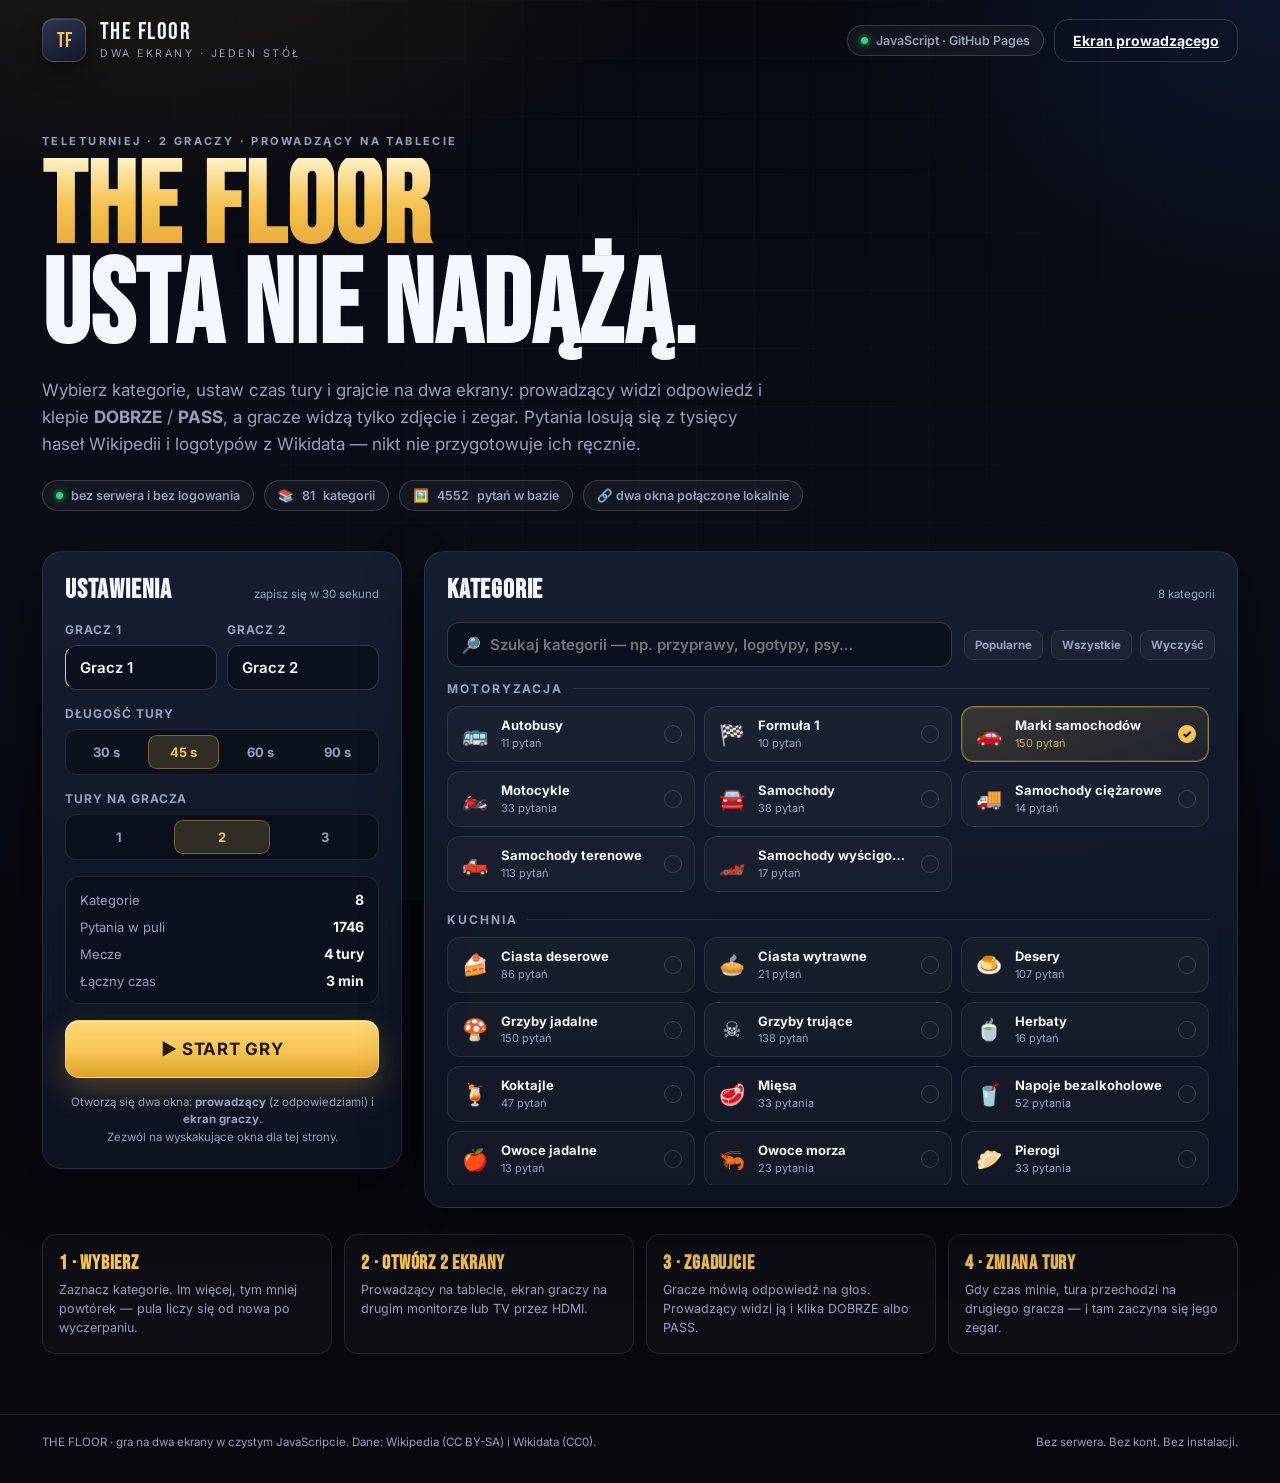
==== index.html @ 11e31658 "Build the two-screen The Floor quiz game with generated question packs Adds the lobby, presenter and" ====
<!doctype html>
<html lang="pl">
  <head>
    <meta charset="utf-8" />
    <meta name="viewport" content="width=device-width, initial-scale=1, viewport-fit=cover" />
    <meta name="theme-color" content="#07090f" />
    <title>The Floor — teleturniej na dwa ekrany</title>
    <meta name="description" content="Teleturniej w stylu The Floor: dwa ekrany, baza tysięcy pytań ze zdjęciami, dwaj gracze i prowadzący na tablecie." />
    <link rel="icon" href="assets/favicon.svg" type="image/svg+xml" />
    <link rel="preconnect" href="https://fonts.googleapis.com" />
    <link rel="preconnect" href="https://fonts.gstatic.com" crossorigin />
    <link rel="stylesheet" href="assets/css/style.css" />
    <link rel="stylesheet" href="assets/css/extra.css" />
  </head>
  <body class="lobby">
    <header class="topbar">
      <a class="brand" href="index.html" aria-label="The Floor — strona główna">
        <span class="brand-mark">TF</span>
        <span>
          <span class="brand-name">THE FLOOR</span>
          <span class="brand-sub">dwa ekrany · jeden stół</span>
        </span>
      </a>
      <div class="topbar-right">
        <span class="pill"><span class="dot on"></span> JavaScript · GitHub Pages</span>
        <a class="btn btn-ghost" href="host.html">Ekran prowadzącego</a>
      </div>
    </header>

    <div class="lobby-wrap">
      <section class="hero">
        <div class="eyebrow">Teleturniej · 2 graczy · prowadzący na tablecie</div>
        <h1>
          <span class="gold-text">THE FLOOR</span>
          <span>Usta nie nadążą.</span>
        </h1>
        <p>
          Wybierz kategorie, ustaw czas tury i grajcie na dwa ekrany: prowadzący widzi odpowiedź i klepie
          <b>DOBRZE</b> / <b>PASS</b>, a gracze widzą tylko zdjęcie i zegar. Pytania losują się z tysięcy haseł
          Wikipedii i logotypów z Wikidata — nikt nie przygotowuje ich ręcznie.
        </p>
        <div class="hero-meta">
          <span class="pill"><span class="dot on"></span> bez serwera i bez logowania</span>
          <span class="pill">📚 <span id="hero-packs">—</span> kategorii</span>
          <span class="pill">🖼️ <span id="hero-questions">—</span> pytań w bazie</span>
          <span class="pill">🔗 dwa okna połączone lokalnie</span>
        </div>
      </section>

      <div class="setup">
        <aside class="setup-side">
          <div class="card panel">
            <div class="panel-head">
              <h2>Ustawienia</h2>
              <span class="hint">zapisz się w 30 sekund</span>
            </div>
            <div class="setup-fields">
              <div class="player-inputs">
                <div class="field">
                  <label for="p1">Gracz 1</label>
                  <input class="input" id="p1" maxlength="18" value="Gracz 1" autocomplete="off" />
                </div>
                <div class="field">
                  <label for="p2">Gracz 2</label>
                  <input class="input" id="p2" maxlength="18" value="Gracz 2" autocomplete="off" />
                </div>
              </div>
              <div class="field">
                <label>Długość tury</label>
                <div class="seg" id="turn-seg" role="group" aria-label="Długość tury">
                  <button data-sec="30">30 s</button>
                  <button data-sec="45" aria-pressed="true">45 s</button>
                  <button data-sec="60">60 s</button>
                  <button data-sec="90">90 s</button>
                </div>
              </div>
              <div class="field">
                <label>Tury na gracza</label>
                <div class="seg" id="turns-seg" role="group" aria-label="Tury na gracza">
                  <button data-turns="1">1</button>
                  <button data-turns="2" aria-pressed="true">2</button>
                  <button data-turns="3">3</button>
                </div>
              </div>
              <div class="summary">
                <div class="summary-row"><span>Kategorie</span><strong id="sum-cats">0</strong></div>
                <div class="summary-row"><span>Pytania w puli</span><strong id="sum-q">0</strong></div>
                <div class="summary-row"><span>Mecze</span><strong id="sum-turns">4 tury</strong></div>
                <div class="summary-row"><span>Łączny czas</span><strong id="sum-time">3 min</strong></div>
              </div>
              <button class="btn btn-primary start-btn" id="start">▶ START GRY</button>
              <div class="start-note">
                Otworzą się dwa okna: <b>prowadzący</b> (z odpowiedziami) i <b>ekran graczy</b>.<br />
                Zezwól na wyskakujące okna dla tej strony.
              </div>
            </div>
          </div>
        </aside>

        <section class="card catalog">
          <div class="panel-head">
            <h2>Kategorie</h2>
            <span class="hint" id="cat-status">wybierz przynajmniej jedną</span>
          </div>
          <div class="catalog-top">
            <div class="search-wrap">
              <span class="search-icon">🔎</span>
              <input class="input" id="search" placeholder="Szukaj kategorii — np. przyprawy, logotypy, psy…" autocomplete="off" />
              <button class="search-clear" id="search-clear" aria-label="Wyczyść" hidden>×</button>
            </div>
            <div class="cat-actions">
              <button class="mini-btn" id="select-popular">Popularne</button>
              <button class="mini-btn" id="select-all">Wszystkie</button>
              <button class="mini-btn" id="select-none">Wyczyść</button>
            </div>
          </div>
          <div class="cat-groups" id="cat-groups">
            <div class="cat-empty">Wczytuję bazę pytań…</div>
          </div>
          <div class="live-results" id="live-results" hidden></div>
        </section>
      </div>

      <section class="how" aria-label="Jak grać">
        <div class="how-step"><b>1 · Wybierz</b><p>Zaznacz kategorie. Im więcej, tym mniej powtórek — pula liczy się od nowa po wyczerpaniu.</p></div>
        <div class="how-step"><b>2 · Otwórz 2 ekrany</b><p>Prowadzący na tablecie, ekran graczy na drugim monitorze lub TV przez HDMI.</p></div>
        <div class="how-step"><b>3 · Zgadujcie</b><p>Gracze mówią odpowiedź na głos. Prowadzący widzi ją i klika DOBRZE albo PASS.</p></div>
        <div class="how-step"><b>4 · Zmiana tury</b><p>Gdy czas minie, tura przechodzi na drugiego gracza — i tam zaczyna się jego zegar.</p></div>
      </section>
    </div>

    <footer class="footer">
      <span>THE FLOOR · gra na dwa ekrany w czystym JavaScripcie. Dane: Wikipedia (CC BY-SA) i Wikidata (CC0).</span>
      <span>Bez serwera. Bez kont. Bez instalacji.</span>
    </footer>

    <div class="toast" id="toast"></div>
    <script type="module" src="assets/js/lobby.js"></script>
  </body>
</html>
---- assets/css/style.css ----
/* ============================================================
   THE FLOOR — teleturniej na dwa ekrany
   ============================================================ */
@import url('https://fonts.googleapis.com/css2?family=Bebas+Neue&family=Inter:wght@400;500;600;700;800;900&display=swap');

:root {
  --bg: #07090f;
  --bg-2: #0b1020;
  --panel: rgba(20, 27, 45, 0.72);
  --panel-solid: #121a2b;
  --line: rgba(255, 255, 255, 0.09);
  --line-strong: rgba(255, 255, 255, 0.16);
  --text: #f5f7ff;
  --muted: #97a1bb;
  --gold: #f6c453;
  --gold-2: #e3a52f;
  --green: #2fd67c;
  --green-2: #12a85a;
  --amber: #ffb02e;
  --red: #ff5d64;
  --blue: #63a4ff;
  --radius: 20px;
  --shadow: 0 24px 60px rgba(0, 0, 0, 0.45);
  --display: 'Bebas Neue', 'Haettenschweiler', 'Arial Narrow', Impact, sans-serif;
  --sans: 'Inter', system-ui, -apple-system, 'Segoe UI', Roboto, sans-serif;
  color-scheme: dark;
}

* { box-sizing: border-box; }
[hidden] { display: none !important; }
html, body { height: 100%; }
body {
  margin: 0;
  font-family: var(--sans);
  color: var(--text);
  background: var(--bg);
  overflow-x: hidden;
  -webkit-font-smoothing: antialiased;
  text-rendering: optimizeLegibility;
}
body::before {
  content: '';
  position: fixed;
  inset: 0;
  background:
    radial-gradient(900px 520px at 12% -10%, rgba(246, 196, 83, 0.10), transparent 60%),
    radial-gradient(800px 600px at 100% 0%, rgba(60, 110, 255, 0.12), transparent 55%),
    radial-gradient(1000px 700px at 50% 120%, rgba(47, 214, 124, 0.06), transparent 60%),
    linear-gradient(180deg, #07090f 0%, #090d17 55%, #07090f 100%);
  z-index: -2;
}
body::after {
  content: '';
  position: fixed;
  inset: 0;
  background-image: linear-gradient(rgba(255, 255, 255, 0.022) 1px, transparent 1px),
    linear-gradient(90deg, rgba(255, 255, 255, 0.022) 1px, transparent 1px);
  background-size: 58px 58px;
  mask-image: radial-gradient(circle at 50% 30%, #000 0%, transparent 78%);
  z-index: -1;
  pointer-events: none;
}
::selection { background: rgba(246, 196, 83, 0.3); }

button, input, select { font: inherit; color: inherit; }
button { cursor: pointer; -webkit-tap-highlight-color: transparent; touch-action: manipulation; }
img { display: block; max-width: 100%; }
a { color: var(--gold); }

/* ---------- typografia ---------- */
.display {
  font-family: var(--display);
  letter-spacing: 0.02em;
  line-height: 0.92;
  font-weight: 400;
}
.eyebrow {
  font-size: 11px;
  letter-spacing: 0.22em;
  text-transform: uppercase;
  color: var(--muted);
  font-weight: 700;
}
.gold-text {
  background: linear-gradient(180deg, #fff2c4 0%, var(--gold) 45%, var(--gold-2) 100%);
  -webkit-background-clip: text;
  background-clip: text;
  color: transparent;
}

/* ---------- elementy ---------- */
.btn {
  display: inline-flex;
  align-items: center;
  justify-content: center;
  gap: 10px;
  border-radius: 14px;
  border: 1px solid var(--line-strong);
  background: rgba(255, 255, 255, 0.04);
  color: var(--text);
  padding: 12px 18px;
  font-weight: 700;
  font-size: 14px;
  transition: transform 0.12s ease, background 0.2s ease, border-color 0.2s ease, box-shadow 0.2s ease;
}
.btn:hover { background: rgba(255, 255, 255, 0.09); border-color: rgba(255, 255, 255, 0.24); }
.btn:active { transform: translateY(1px) scale(0.995); }
.btn-primary {
  background: linear-gradient(180deg, #ffd878, var(--gold) 55%, #dfa22a);
  border-color: rgba(255, 220, 140, 0.65);
  color: #21180a;
  box-shadow: 0 12px 30px rgba(246, 196, 83, 0.25), inset 0 1px 0 rgba(255, 255, 255, 0.6);
}
.btn-primary:hover { background: linear-gradient(180deg, #ffe19a, #f8c95c 55%, #e6aa32); }
.btn-ghost { background: transparent; }
.btn-lg { padding: 16px 26px; font-size: 16px; border-radius: 16px; }
.btn:disabled { opacity: 0.4; pointer-events: none; }

.card {
  background: linear-gradient(180deg, rgba(24, 33, 54, 0.86), rgba(14, 20, 34, 0.9));
  border: 1px solid var(--line);
  border-radius: var(--radius);
  box-shadow: var(--shadow);
  backdrop-filter: blur(14px);
}
.field { display: grid; gap: 8px; }
.field label { font-size: 12px; font-weight: 700; letter-spacing: 0.08em; text-transform: uppercase; color: var(--muted); }
.input, .select {
  width: 100%;
  border: 1px solid var(--line-strong);
  background: rgba(6, 10, 20, 0.6);
  border-radius: 12px;
  padding: 12px 14px;
  font-size: 15px;
  font-weight: 600;
  outline: none;
  transition: border-color 0.15s ease, box-shadow 0.15s ease;
}
.input:focus, .select:focus { border-color: var(--gold); box-shadow: 0 0 0 3px rgba(246, 196, 83, 0.14); }
.select { appearance: none; background-image: linear-gradient(45deg, transparent 50%, var(--muted) 50%), linear-gradient(135deg, var(--muted) 50%, transparent 50%); background-position: calc(100% - 20px) 55%, calc(100% - 14px) 55%; background-size: 6px 6px; background-repeat: no-repeat; }
.seg { display: flex; gap: 6px; background: rgba(6, 10, 20, 0.6); border: 1px solid var(--line); padding: 5px; border-radius: 12px; }
.seg button {
  flex: 1;
  border: 0;
  background: transparent;
  border-radius: 9px;
  padding: 9px 6px;
  font-weight: 700;
  font-size: 13px;
  color: var(--muted);
}
.seg button[aria-pressed='true'] { background: rgba(246, 196, 83, 0.16); color: var(--gold); box-shadow: inset 0 0 0 1px rgba(246, 196, 83, 0.35); }
.pill {
  display: inline-flex;
  align-items: center;
  gap: 8px;
  border: 1px solid var(--line-strong);
  background: rgba(255, 255, 255, 0.045);
  border-radius: 999px;
  padding: 7px 13px;
  font-size: 12.5px;
  font-weight: 600;
  color: var(--muted);
}
.dot { width: 7px; height: 7px; border-radius: 50%; background: var(--muted); box-shadow: 0 0 0 3px rgba(255, 255, 255, 0.06); }
.dot.on { background: var(--green); box-shadow: 0 0 0 3px rgba(47, 214, 124, 0.14), 0 0 12px rgba(47, 214, 124, 0.6); }
.dot.off { background: var(--red); box-shadow: 0 0 0 3px rgba(255, 93, 100, 0.12); }

/* ============================================================
   LOBBY
   ============================================================ */
.lobby { min-height: 100dvh; display: flex; flex-direction: column; }
.topbar {
  display: flex; align-items: center; justify-content: space-between; gap: 16px; flex-wrap: wrap;
  padding: 18px clamp(16px, 4vw, 42px);
}
.brand { display: flex; align-items: center; gap: 14px; text-decoration: none; color: inherit; }
.brand-mark {
  width: 44px; height: 44px; border-radius: 12px; display: grid; place-items: center;
  background: linear-gradient(160deg, #2a3552, #111827);
  border: 1px solid var(--line-strong);
  box-shadow: inset 0 1px 0 rgba(255, 255, 255, 0.12), 0 10px 24px rgba(0, 0, 0, 0.4);
  font-family: var(--display); font-size: 21px; color: var(--gold);
}
.brand-name { display: block; font-family: var(--display); font-size: 24px; letter-spacing: 0.06em; line-height: 1; }
.brand-sub { display: block; font-size: 10.5px; letter-spacing: 0.24em; color: var(--muted); text-transform: uppercase; margin-top: 3px; }
.topbar-right { display: flex; align-items: center; gap: 10px; flex-wrap: wrap; }

.lobby-wrap { flex: 1; width: min(1280px, 100%); margin: 0 auto; padding: 12px clamp(16px, 4vw, 42px) 60px; }
.hero { padding: clamp(18px, 4vw, 42px) 0 clamp(22px, 4vw, 40px); }
.hero h1 { margin: 10px 0 0; font-family: var(--display); font-size: clamp(54px, 10vw, 118px); line-height: 0.85; letter-spacing: 0.01em; }
.hero h1 span { display: block; }
.hero p { max-width: 720px; color: var(--muted); font-size: clamp(14px, 1.5vw, 17px); line-height: 1.6; margin: 18px 0 0; }
.hero-meta { display: flex; gap: 10px; flex-wrap: wrap; margin-top: 22px; }

.setup { display: grid; grid-template-columns: 360px minmax(0, 1fr); gap: 22px; align-items: start; }
.setup > * { min-width: 0; }
.game-top > * { min-width: 0; }
.setup-side { display: grid; gap: 16px; position: sticky; top: 16px; }
.panel { padding: 22px; }
.panel-head { display: flex; align-items: baseline; justify-content: space-between; gap: 12px; margin-bottom: 16px; }
.panel-head h2 { margin: 0; font-family: var(--display); font-size: 27px; letter-spacing: 0.03em; }
.panel-head .hint { font-size: 11.5px; color: var(--muted); }
.setup-fields { display: grid; gap: 16px; }
.player-inputs { display: grid; grid-template-columns: 1fr 1fr; gap: 10px; }
.player-inputs .field:first-child .input { border-left-color: var(--gold); }
.summary { display: grid; gap: 10px; padding: 14px; border-radius: 14px; background: rgba(6, 10, 20, 0.45); border: 1px solid var(--line); }
.summary-row { display: flex; align-items: center; justify-content: space-between; gap: 12px; font-size: 13px; color: var(--muted); }
.summary-row strong { color: var(--text); font-size: 14px; }
.summary-row .big { font-family: var(--display); font-size: 27px; color: var(--gold); letter-spacing: 0.03em; }
.start-btn { width: 100%; padding: 18px; font-size: 17px; letter-spacing: 0.04em; }
.start-note { font-size: 11.5px; color: var(--muted); text-align: center; line-height: 1.5; }

.catalog { padding: 22px; }
.catalog-top { display: flex; gap: 12px; align-items: center; flex-wrap: wrap; margin-bottom: 14px; }
.search-wrap { position: relative; flex: 1; min-width: 220px; }
.search-wrap .input { padding-left: 42px; }
.search-icon { position: absolute; left: 14px; top: 50%; transform: translateY(-50%); color: var(--muted); pointer-events: none; }
.search-clear { position: absolute; right: 8px; top: 50%; transform: translateY(-50%); border: 0; background: transparent; color: var(--muted); font-size: 18px; padding: 8px; }
.cat-actions { display: flex; gap: 8px; flex-wrap: wrap; }
.mini-btn {
  border: 1px solid var(--line); background: rgba(255, 255, 255, 0.03); border-radius: 9px;
  color: var(--muted); font-size: 11.5px; font-weight: 700; padding: 7px 10px;
}
.mini-btn:hover { color: var(--text); border-color: var(--line-strong); }
.cat-groups { display: grid; gap: 20px; max-height: min(56vh, 640px); overflow: auto; padding-right: 6px; scrollbar-width: thin; }
.cat-group { display: grid; gap: 10px; }
.cat-group-head { display: flex; align-items: center; gap: 10px; }
.cat-group-head h3 { margin: 0; font-size: 12px; letter-spacing: 0.16em; text-transform: uppercase; color: var(--muted); }
.cat-group-head .line { flex: 1; height: 1px; background: var(--line); }
.cat-grid { display: grid; grid-template-columns: repeat(auto-fill, minmax(210px, 1fr)); gap: 9px; }
.cat {
  position: relative; display: flex; align-items: center; gap: 11px;
  border: 1px solid var(--line); background: rgba(255, 255, 255, 0.028);
  border-radius: 13px; padding: 11px 12px; text-align: left;
  transition: background 0.15s ease, border-color 0.15s ease, transform 0.12s ease;
}
.cat:hover { background: rgba(255, 255, 255, 0.06); border-color: var(--line-strong); transform: translateY(-1px); }
.cat[aria-pressed='true'] { background: linear-gradient(160deg, rgba(246, 196, 83, 0.17), rgba(246, 196, 83, 0.05)); border-color: rgba(246, 196, 83, 0.5); box-shadow: inset 0 0 0 1px rgba(246, 196, 83, 0.18); }
.cat-emoji { font-size: 21px; width: 30px; text-align: center; flex: none; }
.cat-body { min-width: 0; flex: 1; }
.cat-name { display: block; font-size: 13px; font-weight: 700; line-height: 1.22; white-space: nowrap; overflow: hidden; text-overflow: ellipsis; }
.cat-count { display: block; font-size: 11px; color: var(--muted); margin-top: 2px; white-space: nowrap; overflow: hidden; text-overflow: ellipsis; }
.cat[aria-pressed='true'] .cat-count { color: rgba(246, 196, 83, 0.8); }
.cat-check {
  width: 18px; height: 18px; border-radius: 50%; border: 1.5px solid var(--line-strong);
  flex: none; display: grid; place-items: center; font-size: 11px; color: #1c1508;
}
.cat[aria-pressed='true'] .cat-check { background: var(--gold); border-color: var(--gold); }
.cat[aria-pressed='true'] .cat-check::after { content: '✓'; font-weight: 900; }
.cat-empty { color: var(--muted); font-size: 13px; padding: 20px 4px; }
.live-results { display: grid; gap: 9px; margin-top: 18px; padding-top: 18px; border-top: 1px solid var(--line); }
.live-results h4 { margin: 0; font-size: 12px; letter-spacing: 0.14em; text-transform: uppercase; color: var(--muted); }
.live-row { display: flex; align-items: center; gap: 10px; justify-content: space-between; border: 1px solid var(--line); border-radius: 11px; padding: 9px 12px; font-size: 13px; }
.live-row .live-name { overflow: hidden; text-overflow: ellipsis; white-space: nowrap; }
.live-note { font-size: 11.5px; color: var(--muted); }

.how { margin-top: 26px; display: grid; grid-template-columns: repeat(4, 1fr); gap: 12px; }
.how-step { padding: 16px; border-radius: 14px; border: 1px solid var(--line); background: rgba(255, 255, 255, 0.025); }
.how-step b { display: block; font-family: var(--display); font-size: 20px; letter-spacing: 0.04em; color: var(--gold); margin-bottom: 6px; }
.how-step p { margin: 0; font-size: 12.5px; line-height: 1.5; color: var(--muted); }
.footer { padding: 20px clamp(16px, 4vw, 42px) 34px; color: var(--muted); font-size: 11.5px; display: flex; justify-content: space-between; gap: 14px; flex-wrap: wrap; border-top: 1px solid var(--line); }

/* ============================================================
   WSPÓLNE EKRANY GRY
   ============================================================ */
.screen { height: 100dvh; display: grid; grid-template-rows: auto minmax(0, 1fr) auto; overflow: hidden; }
.screen.host { grid-template-rows: auto minmax(0, 1fr) auto auto; }
.game-top {
  display: flex; align-items: center; gap: clamp(8px, 1.3vw, 18px); flex-wrap: wrap;
  padding: clamp(10px, 1.6vh, 18px) clamp(14px, 2.4vw, 30px);
  border-bottom: 1px solid var(--line);
  background: rgba(8, 12, 22, 0.55);
  backdrop-filter: blur(12px);
}
.game-top .brand-mark { width: 38px; height: 38px; font-size: 18px; }
.game-top .brand-name { font-size: 20px; }
.turn-label { display: grid; gap: 2px; flex: none; }
.turn-label .t1 { font-size: 10.5px; letter-spacing: 0.18em; text-transform: uppercase; color: var(--muted); font-weight: 700; white-space: nowrap; }
.turn-label .t2 { font-family: var(--display); font-size: clamp(18px, 2.4vw, 27px); letter-spacing: 0.03em; line-height: 1; white-space: nowrap; }
.top-spacer { flex: 1; }
.top-actions { display: flex; align-items: center; gap: 8px; flex-wrap: wrap; justify-content: flex-end; }
.icon-btn {
  width: 40px; height: 40px; display: grid; place-items: center; border-radius: 11px;
  border: 1px solid var(--line-strong); background: rgba(255, 255, 255, 0.04); color: var(--text); font-size: 16px;
}
.icon-btn:hover { background: rgba(255, 255, 255, 0.1); }
.conn { font-size: 11px; color: var(--muted); display: flex; align-items: center; gap: 7px; white-space: nowrap; }

.score-strip { display: flex; gap: 10px; align-items: stretch; }
.score-tile {
  min-width: clamp(104px, 9vw, 148px);
  border: 1px solid var(--line); border-radius: 13px; padding: 7px 12px;
  background: rgba(255, 255, 255, 0.03); transition: all 0.25s ease;
}
.score-tile .name { font-size: 11px; color: var(--muted); font-weight: 700; letter-spacing: 0.04em; white-space: nowrap; overflow: hidden; text-overflow: ellipsis; max-width: 140px; }
.score-tile .pts { font-family: var(--display); font-size: clamp(24px, 3vw, 34px); line-height: 1; margin-top: 2px; }
.score-tile.active { border-color: rgba(246, 196, 83, 0.55); background: linear-gradient(160deg, rgba(246, 196, 83, 0.16), rgba(246, 196, 83, 0.03)); box-shadow: 0 0 0 1px rgba(246, 196, 83, 0.12), 0 10px 30px rgba(246, 196, 83, 0.08); }
.score-tile.active .name { color: var(--gold); }
.score-tile.lead:not(.active) .pts { color: var(--gold); }

.timer { display: flex; align-items: center; gap: 10px; }
.timer-num { font-family: var(--display); font-size: clamp(30px, 4.4vw, 52px); line-height: 0.9; letter-spacing: 0.02em; font-variant-numeric: tabular-nums; }
.timer-unit { font-size: 9px; letter-spacing: 0.18em; color: var(--muted); font-weight: 800; margin-top: 2px; }
.timer-ring { --p: 1; width: clamp(46px, 5vw, 62px); aspect-ratio: 1; border-radius: 50%; display: grid; place-items: center;
  background: conic-gradient(var(--gold) calc(var(--p) * 360deg), rgba(255, 255, 255, 0.08) 0);
  position: relative;
}
.timer-ring::after { content: ''; position: absolute; inset: 6px; border-radius: 50%; background: #0b1020; }
.timer-ring span { position: relative; z-index: 1; font-size: 9px; color: var(--muted); font-weight: 800; letter-spacing: 0.08em; }
.timer.low .timer-num { color: var(--red); }
.timer.low .timer-ring { background: conic-gradient(var(--red) calc(var(--p) * 360deg), rgba(255, 255, 255, 0.08) 0); animation: pulse 0.9s ease-in-out infinite; }
@keyframes pulse { 50% { transform: scale(1.04); } }

.category-chip {
  display: inline-flex; align-items: center; gap: 9px;
  border: 1px solid rgba(246, 196, 83, 0.28); border-radius: 999px;
  padding: 8px 14px; background: rgba(246, 196, 83, 0.07);
  font-size: 12.5px; font-weight: 700; color: #ffe3a1; white-space: nowrap;
}
.category-chip .emoji { font-size: 15px; }

/* ---------- HOST ---------- */
.host-main { display: grid; grid-template-columns: minmax(0, 1.35fr) minmax(320px, 0.8fr); gap: clamp(14px, 2vw, 24px); padding: clamp(14px, 2vw, 24px); min-height: 0; }
.question-card { position: relative; border-radius: 22px; overflow: hidden; border: 1px solid var(--line); background: #0a0f1b; display: grid; min-height: 0; }
.q-bg { position: absolute; inset: 0; background-size: cover; background-position: center; filter: blur(38px) saturate(1.3); opacity: 0.3; transform: scale(1.1); }
.q-stage { position: relative; z-index: 1; display: grid; grid-template-rows: auto 1fr auto; min-height: 0; padding: clamp(12px, 2vw, 22px); gap: 10px; }
.q-top { display: flex; align-items: center; justify-content: space-between; gap: 12px; }
.q-counter { font-size: 11px; letter-spacing: 0.14em; color: var(--muted); font-weight: 800; text-transform: uppercase; }
.q-image-wrap { min-height: 0; display: grid; place-items: center; position: relative; border-radius: 16px; overflow: hidden; background: rgba(0, 0, 0, 0.28); border: 1px solid rgba(255, 255, 255, 0.05); }
.q-image-wrap .q-image, .board-image-wrap .board-image { position: absolute; inset: 0; width: 100%; height: 100%; }
.q-image { width: 100%; height: 100%; max-height: 100%; max-width: 100%; object-fit: contain; border-radius: 12px; animation: qIn 0.35s ease both; }
@keyframes qIn { from { opacity: 0; transform: scale(0.985); } to { opacity: 1; transform: scale(1); } }
.q-loading { position: absolute; inset: 0; display: grid; place-items: center; color: var(--muted); font-size: 13px; gap: 10px; }
.spinner { width: 26px; height: 26px; border-radius: 50%; border: 2px solid rgba(255, 255, 255, 0.15); border-top-color: var(--gold); animation: spin 0.8s linear infinite; margin: 0 auto 8px; }
@keyframes spin { to { transform: rotate(360deg); } }
.q-prompt { font-size: clamp(13px, 1.5vw, 16px); color: var(--muted); font-weight: 600; display: flex; align-items: center; gap: 8px; }

.answer-panel { display: grid; grid-template-rows: auto 1fr auto; gap: 14px; min-height: 0; }
.answer-box {
  border-radius: 20px; border: 1px solid rgba(246, 196, 83, 0.32);
  background: linear-gradient(165deg, rgba(246, 196, 83, 0.13), rgba(246, 196, 83, 0.03) 55%, rgba(0, 0, 0, 0.1));
  padding: clamp(16px, 2vw, 26px); display: grid; align-content: center; gap: 10px; position: relative; overflow: hidden;
}
.answer-box::after { content: ''; position: absolute; width: 220px; height: 220px; border-radius: 50%; right: -90px; top: -110px; background: radial-gradient(circle, rgba(246, 196, 83, 0.2), transparent 68%); pointer-events: none; }
.answer-label { font-size: 10.5px; letter-spacing: 0.22em; text-transform: uppercase; color: rgba(246, 196, 83, 0.8); font-weight: 800; }
.answer-text { font-family: var(--display); font-size: clamp(34px, 4.4vw, 62px); line-height: 0.94; letter-spacing: 0.015em; overflow-wrap: anywhere; }
.answer-meta { font-size: 11.5px; color: var(--muted); display: flex; justify-content: space-between; gap: 8px; flex-wrap: wrap; }
.answer-meta b { color: #d8deef; font-weight: 700; }
.idle-box { display: grid; place-content: center; gap: 10px; text-align: center; padding: 26px; color: var(--muted); }
.idle-box .big { font-family: var(--display); font-size: 34px; color: var(--text); letter-spacing: 0.03em; }
.idle-box p { margin: 0; font-size: 13px; line-height: 1.55; }

.controls { display: grid; grid-template-columns: 1fr 1fr; gap: 12px; padding: 0 clamp(14px, 2vw, 24px) clamp(14px, 2vw, 24px); }
.judge {
  position: relative; border: 0; border-radius: 18px; padding: clamp(14px, 2.2vh, 22px) 18px;
  display: flex; align-items: center; justify-content: center; gap: 14px;
  font-family: var(--display); font-size: clamp(24px, 3vw, 38px); letter-spacing: 0.055em;
  transition: transform 0.1s ease, filter 0.2s ease, box-shadow 0.2s ease;
  min-height: clamp(70px, 11vh, 104px);
  user-select: none;
}
.judge small { font-family: var(--sans); font-size: 10.5px; letter-spacing: 0.14em; font-weight: 800; opacity: 0.65; display: block; margin-top: 2px; }
.judge .j-icon { font-size: 1.15em; line-height: 1; }
.judge:active { transform: translateY(2px) scale(0.994); }
.judge:disabled { filter: grayscale(0.4) brightness(0.7); pointer-events: none; }
.judge.ok { background: linear-gradient(180deg, #51e895, var(--green) 45%, var(--green-2)); color: #04170c; box-shadow: 0 18px 40px rgba(47, 214, 124, 0.22), inset 0 1px 0 rgba(255, 255, 255, 0.45); }
.judge.ok:hover { filter: brightness(1.05); }
.judge.pass { background: linear-gradient(180deg, #ffd37a, var(--amber) 50%, #db8a10); color: #241604; box-shadow: 0 18px 40px rgba(255, 176, 46, 0.2), inset 0 1px 0 rgba(255, 255, 255, 0.45); }
.judge.pass:hover { filter: brightness(1.05); }
.judge.ok.flash { animation: okFlash 0.5s ease; }
@keyframes okFlash { 0% { box-shadow: 0 0 0 0 rgba(47, 214, 124, 0.7); } 100% { box-shadow: 0 0 0 26px rgba(47, 214, 124, 0); } }
.kbd { font-family: var(--sans); font-size: 10px; font-weight: 800; padding: 3px 6px; border-radius: 5px; background: rgba(0, 0, 0, 0.22); border: 1px solid rgba(0, 0, 0, 0.18); }

.host-foot { display: flex; align-items: center; justify-content: space-between; gap: 12px; padding: 0 clamp(14px, 2vw, 24px) clamp(10px, 1.6vh, 16px); color: var(--muted); font-size: 11px; }
.host-foot .left { display: flex; gap: 14px; flex-wrap: wrap; align-items: center; }
.link-btn { border: 0; background: transparent; color: var(--muted); font-size: 11px; font-weight: 700; text-decoration: underline; text-underline-offset: 3px; padding: 4px; }
.link-btn:hover { color: var(--text); }

/* ---------- BOARD ---------- */
.board { background: #05070d; }
.board .game-top { background: rgba(4, 6, 12, 0.65); }
.board-main { display: grid; grid-template-rows: minmax(0, 1fr) auto; padding: clamp(12px, 2vw, 26px); gap: clamp(10px, 1.6vh, 18px); min-height: 0; }
.board-stage { position: relative; border-radius: 24px; overflow: hidden; border: 1px solid var(--line); background: #060910; display: grid; grid-template-rows: minmax(0, 1fr); min-height: 0; }
.board-stage .q-bg { opacity: 0.22; filter: blur(50px) saturate(1.2); }
.board-image-wrap { position: relative; z-index: 1; display: grid; place-items: center; padding: 0; min-height: 0; }
.board-image { width: 100%; height: 100%; max-height: 100%; max-width: 100%; object-fit: contain; border-radius: 16px; animation: qIn 0.3s ease both; }
.board-prompt { position: absolute; z-index: 2; left: 50%; bottom: 16px; transform: translateX(-50%); white-space: nowrap; max-width: 92%; overflow: hidden; text-overflow: ellipsis; padding: 9px 18px; border-radius: 999px; background: rgba(5, 8, 15, 0.72); border: 1px solid var(--line); backdrop-filter: blur(10px); font-size: clamp(12px, 1.4vw, 15px); font-weight: 600; color: #dfe5f5; }
.board-side { display: grid; grid-template-columns: 1fr auto; align-items: center; gap: 16px; }
.board-timer { display: flex; align-items: baseline; gap: 8px; font-family: var(--display); font-size: clamp(38px, 6vw, 72px); line-height: 0.85; font-variant-numeric: tabular-nums; }
.board-timer small { font-family: var(--sans); font-size: 10px; letter-spacing: 0.18em; color: var(--muted); font-weight: 800; }
.board-timer.low { color: var(--red); animation: pulse 0.9s infinite; }
.board-bar { height: 8px; border-radius: 8px; background: rgba(255, 255, 255, 0.08); overflow: hidden; }
.board-bar i { display: block; height: 100%; width: 100%; background: linear-gradient(90deg, var(--green), var(--gold)); border-radius: 8px; transition: width 0.25s linear; }
.board-bar.low i { background: linear-gradient(90deg, #ff8a3c, var(--red)); }
.board-hint { font-size: 11px; letter-spacing: 0.14em; color: var(--muted); font-weight: 800; text-transform: uppercase; }
.board-scores { display: flex; gap: 12px; }
.board-score { min-width: clamp(130px, 16vw, 220px); border-radius: 16px; border: 1px solid var(--line); background: rgba(255, 255, 255, 0.03); padding: 10px 16px; }
.board-score .name { font-size: clamp(11px, 1.1vw, 13px); color: var(--muted); font-weight: 700; white-space: nowrap; overflow: hidden; text-overflow: ellipsis; }
.board-score .pts { font-family: var(--display); font-size: clamp(30px, 4.4vw, 52px); line-height: 0.95; }
.board-score.active { border-color: rgba(246, 196, 83, 0.6); background: linear-gradient(160deg, rgba(246, 196, 83, 0.17), rgba(246, 196, 83, 0.02)); }
.board-score.active .name { color: var(--gold); }

/* ---------- overlaye ---------- */
.overlay { position: fixed; inset: 0; z-index: 50; display: grid; place-items: center; padding: 24px; background: rgba(3, 6, 12, 0.78); backdrop-filter: blur(16px); }
.overlay.hidden { display: none; }
.overlay-card { text-align: center; max-width: 900px; width: 100%; display: grid; gap: 18px; justify-items: center; animation: pop 0.35s cubic-bezier(0.2, 1.1, 0.3, 1) both; }
@keyframes pop { from { opacity: 0; transform: scale(0.94) translateY(12px); } to { opacity: 1; transform: none; } }
.overlay-kicker { font-size: 11px; letter-spacing: 0.3em; text-transform: uppercase; color: var(--gold); font-weight: 800; }
.overlay-title { font-family: var(--display); font-size: clamp(54px, 13vw, 150px); line-height: 0.82; letter-spacing: 0.01em; margin: 0; }
.overlay-sub { color: var(--muted); font-size: clamp(13px, 1.6vw, 18px); line-height: 1.5; margin: 0; max-width: 640px; }
.overlay-answer { font-family: var(--display); font-size: clamp(44px, 9vw, 120px); line-height: 0.9; color: var(--gold); letter-spacing: 0.01em; overflow-wrap: anywhere; }
.overlay-answer.ok { color: #62f2a2; text-shadow: 0 0 60px rgba(47, 214, 124, 0.35); }
.countdown { font-family: var(--display); font-size: clamp(100px, 24vw, 240px); line-height: 0.8; color: var(--gold); animation: countPulse 1s ease infinite; }
@keyframes countPulse { 0% { transform: scale(0.92); opacity: 0.6; } 30% { transform: scale(1); opacity: 1; } 100% { transform: scale(1.02); opacity: 0.9; } }
.mini-scores { display: flex; gap: 12px; flex-wrap: wrap; justify-content: center; padding: 8px 0; }
.mini-score { border: 1px solid var(--line); border-radius: 14px; padding: 10px 18px; min-width: 150px; background: rgba(255, 255, 255, 0.03); }
.mini-score .n { font-size: 12px; color: var(--muted); font-weight: 700; }
.mini-score .v { font-family: var(--display); font-size: 40px; line-height: 1; }
.mini-score.win { border-color: rgba(246, 196, 83, 0.5); background: rgba(246, 196, 83, 0.08); }
.mini-score.win .v { color: var(--gold); }
.wait-card { display: grid; place-items: center; gap: 14px; text-align: center; color: var(--muted); }
.wait-card .display { font-size: clamp(40px, 7vw, 72px); color: var(--text); }
.wait-card p { margin: 0; font-size: 14px; line-height: 1.6; max-width: 520px; }
.wait-card .spinner { width: 34px; height: 34px; }

.toast { position: fixed; left: 50%; bottom: 22px; transform: translateX(-50%); z-index: 80; background: #161f33; border: 1px solid var(--line-strong); color: var(--text); padding: 12px 18px; border-radius: 12px; font-size: 13px; box-shadow: var(--shadow); opacity: 0; pointer-events: none; transition: opacity 0.2s ease, transform 0.2s ease; }
.toast.show { opacity: 1; transform: translateX(-50%) translateY(-6px); }
.toast.err { border-color: rgba(255, 93, 100, 0.5); }

/* ---------- responsywność ---------- */
@media (max-width: 1080px) {
  .how { grid-template-columns: repeat(2, 1fr); }
  .host-main { grid-template-columns: minmax(0, 1.15fr) minmax(280px, 0.85fr); }
}
@media (max-width: 900px) {
  .setup { grid-template-columns: 1fr; }
  .setup-side { position: static; }
}
@media (max-width: 820px) {
  .screen { height: auto; min-height: 100dvh; overflow: visible; }
  .host-main { grid-template-columns: 1fr; }
  .host-main .question-card { min-height: 42vh; }
  .game-top { flex-wrap: wrap; }
  .score-strip { order: 3; width: 100%; }
  .score-tile { flex: 1; min-width: 0; }
  .controls { grid-template-columns: 1fr; }
  .board-side { grid-template-columns: 1fr; }
  .board-scores { order: -1; }
  .board-score { flex: 1; min-width: 0; }
  .cat-groups { max-height: none; }
  .player-inputs { grid-template-columns: 1fr; }
}
/* ekran prowadzącego: coraz mniej miejsca w nagłówku */
@media (max-width: 1500px) {
  .host .conn #conn-text { display: none; }
}
@media (max-width: 1200px) {
  .host .category-chip { display: none; }
  .host .brand-sub { display: none; }
  #open-board .btn-label { display: none; }
}

/* ekran graczy na telewizorze: kompaktowy nagłówek */
.board .game-top { gap: clamp(8px, 1.4vw, 16px); padding: clamp(8px, 1.4vh, 14px) clamp(12px, 2vw, 24px); }
.board .brand-sub { display: none; }
.board .brand-name { font-size: 21px; }
.board-scores .board-score { min-width: clamp(104px, 11vw, 164px); padding: 7px 13px; }
.board-timer { font-size: clamp(34px, 4.6vw, 58px); }
.board-timer small { align-self: flex-end; margin-bottom: 5px; }
.board .category-chip { font-size: 11.5px; padding: 6px 11px; }

@media (max-width: 560px) {
  .how { grid-template-columns: 1fr; }
  .topbar { padding: 14px 16px; }
  .brand-sub { display: none; }
  .hero h1 { font-size: 58px; }
  .panel, .catalog { padding: 16px; }
  .cat-grid { grid-template-columns: 1fr 1fr; }
  .cat { padding: 9px; gap: 8px; }
  .cat-emoji { font-size: 18px; width: 22px; }
  .cat-name { font-size: 11.5px; }
  .cat-count { font-size: 10px; }
  .top-actions .conn { display: none; }
  .answer-panel { grid-template-rows: auto auto; }
  .answer-text { font-size: 34px; }
}

@media (prefers-reduced-motion: reduce) {
  *, *::before, *::after { animation-duration: 0.001ms !important; transition-duration: 0.001ms !important; }
}
---- assets/css/extra.css ----
/* Uzupełnienia stylów dla konkretnych ekranów (ładowane po style.css). */
.answer-panel { grid-template-rows: minmax(0, 1fr) auto auto; }
.host-side-card { padding: 16px 18px; display: grid; gap: 9px; align-content: start; }
.host-tip { margin: 0; font-size: 12.5px; line-height: 1.55; color: var(--muted); }
.host-tip b { color: var(--text); }
.host-tip.muted { font-size: 11px; opacity: 0.75; }
.shortcut-row { display: flex; align-items: center; justify-content: space-between; gap: 12px; font-size: 12px; color: var(--muted); }
.host-side-card .kbd { color: var(--text); background: rgba(255, 255, 255, 0.08); border-color: var(--line-strong); }
.host-side-card .eyebrow { font-size: 10px; }
.host-tip-card { display: none; }

.board-conn { gap: 0; }
.board-conn .dot { width: 8px; height: 8px; }

.board-scores .board-score { padding: 8px 14px; }
.board-stage { min-height: 0; }
.board-bar { width: 100%; }
.board-side { align-items: center; }

.countdown { font-variant-numeric: tabular-nums; }

@media (min-width: 1081px) {
  .host-tip-card { display: grid; }
}
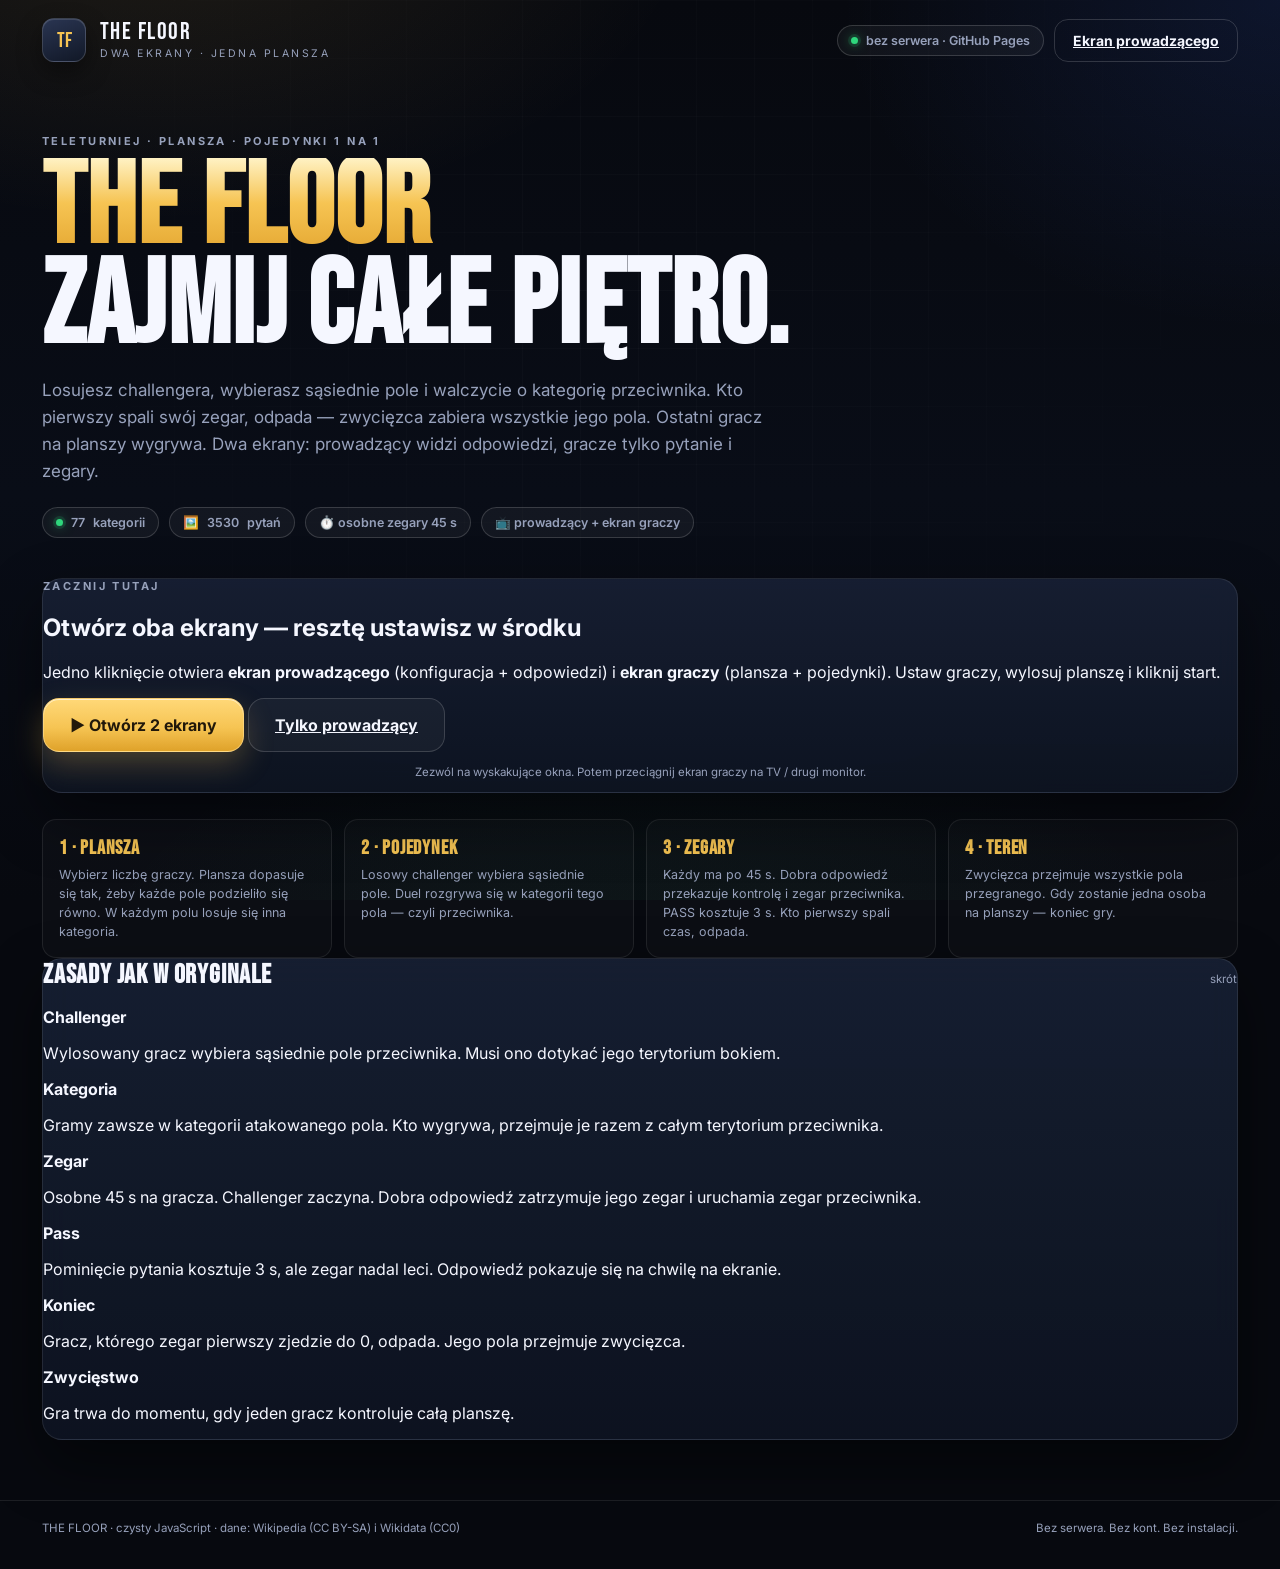
==== commit b3e0d22d: "Przebuduj The Floor na planszę z pojedynkami 1 na 1 Dodaje losową planszę z równym podziałem pól, ko" ====
--- a/index.html
+++ b/index.html
@@ -5,12 +5,13 @@
     <meta name="viewport" content="width=device-width, initial-scale=1, viewport-fit=cover" />
     <meta name="theme-color" content="#07090f" />
     <title>The Floor — teleturniej na dwa ekrany</title>
-    <meta name="description" content="Teleturniej w stylu The Floor: dwa ekrany, baza tysięcy pytań ze zdjęciami, dwaj gracze i prowadzący na tablecie." />
+    <meta name="description" content="The Floor po polsku: plansza z kategoriami, pojedynki na czas i dwa ekrany — prowadzący oraz gracze." />
     <link rel="icon" href="assets/favicon.svg" type="image/svg+xml" />
     <link rel="preconnect" href="https://fonts.googleapis.com" />
     <link rel="preconnect" href="https://fonts.gstatic.com" crossorigin />
     <link rel="stylesheet" href="assets/css/style.css" />
     <link rel="stylesheet" href="assets/css/extra.css" />
+    <link rel="stylesheet" href="assets/css/floor.css" />
   </head>
   <body class="lobby">
     <header class="topbar">
@@ -18,123 +19,111 @@
         <span class="brand-mark">TF</span>
         <span>
           <span class="brand-name">THE FLOOR</span>
-          <span class="brand-sub">dwa ekrany · jeden stół</span>
+          <span class="brand-sub">dwa ekrany · jedna plansza</span>
         </span>
       </a>
       <div class="topbar-right">
-        <span class="pill"><span class="dot on"></span> JavaScript · GitHub Pages</span>
+        <span class="pill"><span class="dot on"></span> bez serwera · GitHub Pages</span>
         <a class="btn btn-ghost" href="host.html">Ekran prowadzącego</a>
       </div>
     </header>
 
     <div class="lobby-wrap">
       <section class="hero">
-        <div class="eyebrow">Teleturniej · 2 graczy · prowadzący na tablecie</div>
+        <div class="eyebrow">Teleturniej · plansza · pojedynki 1 na 1</div>
         <h1>
           <span class="gold-text">THE FLOOR</span>
-          <span>Usta nie nadążą.</span>
+          <span>Zajmij całe piętro.</span>
         </h1>
         <p>
-          Wybierz kategorie, ustaw czas tury i grajcie na dwa ekrany: prowadzący widzi odpowiedź i klepie
-          <b>DOBRZE</b> / <b>PASS</b>, a gracze widzą tylko zdjęcie i zegar. Pytania losują się z tysięcy haseł
-          Wikipedii i logotypów z Wikidata — nikt nie przygotowuje ich ręcznie.
+          Losujesz challengera, wybierasz sąsiednie pole i walczycie o kategorię przeciwnika.
+          Kto pierwszy spali swój zegar, odpada — zwycięzca zabiera wszystkie jego pola.
+          Ostatni gracz na planszy wygrywa. Dwa ekrany: prowadzący widzi odpowiedzi, gracze tylko pytanie i zegary.
         </p>
         <div class="hero-meta">
-          <span class="pill"><span class="dot on"></span> bez serwera i bez logowania</span>
-          <span class="pill">📚 <span id="hero-packs">—</span> kategorii</span>
-          <span class="pill">🖼️ <span id="hero-questions">—</span> pytań w bazie</span>
-          <span class="pill">🔗 dwa okna połączone lokalnie</span>
+          <span class="pill"><span class="dot on"></span> <span id="hero-packs">—</span> kategorii</span>
+          <span class="pill">🖼️ <span id="hero-questions">—</span> pytań</span>
+          <span class="pill">⏱️ osobne zegary 45 s</span>
+          <span class="pill">📺 prowadzący + ekran graczy</span>
         </div>
       </section>
 
-      <div class="setup">
-        <aside class="setup-side">
-          <div class="card panel">
-            <div class="panel-head">
-              <h2>Ustawienia</h2>
-              <span class="hint">zapisz się w 30 sekund</span>
-            </div>
-            <div class="setup-fields">
-              <div class="player-inputs">
-                <div class="field">
-                  <label for="p1">Gracz 1</label>
-                  <input class="input" id="p1" maxlength="18" value="Gracz 1" autocomplete="off" />
-                </div>
-                <div class="field">
-                  <label for="p2">Gracz 2</label>
-                  <input class="input" id="p2" maxlength="18" value="Gracz 2" autocomplete="off" />
-                </div>
-              </div>
-              <div class="field">
-                <label>Długość tury</label>
-                <div class="seg" id="turn-seg" role="group" aria-label="Długość tury">
-                  <button data-sec="30">30 s</button>
-                  <button data-sec="45" aria-pressed="true">45 s</button>
-                  <button data-sec="60">60 s</button>
-                  <button data-sec="90">90 s</button>
-                </div>
-              </div>
-              <div class="field">
-                <label>Tury na gracza</label>
-                <div class="seg" id="turns-seg" role="group" aria-label="Tury na gracza">
-                  <button data-turns="1">1</button>
-                  <button data-turns="2" aria-pressed="true">2</button>
-                  <button data-turns="3">3</button>
-                </div>
-              </div>
-              <div class="summary">
-                <div class="summary-row"><span>Kategorie</span><strong id="sum-cats">0</strong></div>
-                <div class="summary-row"><span>Pytania w puli</span><strong id="sum-q">0</strong></div>
-                <div class="summary-row"><span>Mecze</span><strong id="sum-turns">4 tury</strong></div>
-                <div class="summary-row"><span>Łączny czas</span><strong id="sum-time">3 min</strong></div>
-              </div>
-              <button class="btn btn-primary start-btn" id="start">▶ START GRY</button>
-              <div class="start-note">
-                Otworzą się dwa okna: <b>prowadzący</b> (z odpowiedziami) i <b>ekran graczy</b>.<br />
-                Zezwól na wyskakujące okna dla tej strony.
-              </div>
-            </div>
-          </div>
-        </aside>
+      <section class="launch-card card">
+        <div class="launch-copy">
+          <div class="eyebrow">Zacznij tutaj</div>
+          <h2>Otwórz oba ekrany — resztę ustawisz w środku</h2>
+          <p>
+            Jedno kliknięcie otwiera <b>ekran prowadzącego</b> (konfiguracja + odpowiedzi) i
+            <b>ekran graczy</b> (plansza + pojedynki). Ustaw graczy, wylosuj planszę i kliknij start.
+          </p>
+        </div>
+        <div class="launch-actions">
+          <button class="btn btn-primary btn-lg" id="open-both">▶ Otwórz 2 ekrany</button>
+          <a class="btn btn-lg" href="host.html">Tylko prowadzący</a>
+          <p class="start-note">Zezwól na wyskakujące okna. Potem przeciągnij ekran graczy na TV / drugi monitor.</p>
+        </div>
+      </section>
 
-        <section class="card catalog">
-          <div class="panel-head">
-            <h2>Kategorie</h2>
-            <span class="hint" id="cat-status">wybierz przynajmniej jedną</span>
-          </div>
-          <div class="catalog-top">
-            <div class="search-wrap">
-              <span class="search-icon">🔎</span>
-              <input class="input" id="search" placeholder="Szukaj kategorii — np. przyprawy, logotypy, psy…" autocomplete="off" />
-              <button class="search-clear" id="search-clear" aria-label="Wyczyść" hidden>×</button>
-            </div>
-            <div class="cat-actions">
-              <button class="mini-btn" id="select-popular">Popularne</button>
-              <button class="mini-btn" id="select-all">Wszystkie</button>
-              <button class="mini-btn" id="select-none">Wyczyść</button>
-            </div>
-          </div>
-          <div class="cat-groups" id="cat-groups">
-            <div class="cat-empty">Wczytuję bazę pytań…</div>
-          </div>
-          <div class="live-results" id="live-results" hidden></div>
-        </section>
-      </div>
+      <section class="how">
+        <div class="how-step"><b>1 · Plansza</b><p>Wybierz liczbę graczy. Plansza dopasuje się tak, żeby każde pole podzieliło się równo. W każdym polu losuje się inna kategoria.</p></div>
+        <div class="how-step"><b>2 · Pojedynek</b><p>Losowy challenger wybiera sąsiednie pole. Duel rozgrywa się w kategorii tego pola — czyli przeciwnika.</p></div>
+        <div class="how-step"><b>3 · Zegary</b><p>Każdy ma po 45 s. Dobra odpowiedź przekazuje kontrolę i zegar przeciwnika. PASS kosztuje 3 s. Kto pierwszy spali czas, odpada.</p></div>
+        <div class="how-step"><b>4 · Teren</b><p>Zwycięzca przejmuje wszystkie pola przegranego. Gdy zostanie jedna osoba na planszy — koniec gry.</p></div>
+      </section>
 
-      <section class="how" aria-label="Jak grać">
-        <div class="how-step"><b>1 · Wybierz</b><p>Zaznacz kategorie. Im więcej, tym mniej powtórek — pula liczy się od nowa po wyczerpaniu.</p></div>
-        <div class="how-step"><b>2 · Otwórz 2 ekrany</b><p>Prowadzący na tablecie, ekran graczy na drugim monitorze lub TV przez HDMI.</p></div>
-        <div class="how-step"><b>3 · Zgadujcie</b><p>Gracze mówią odpowiedź na głos. Prowadzący widzi ją i klika DOBRZE albo PASS.</p></div>
-        <div class="how-step"><b>4 · Zmiana tury</b><p>Gdy czas minie, tura przechodzi na drugiego gracza — i tam zaczyna się jego zegar.</p></div>
+      <section class="card rules-card">
+        <div class="panel-head"><h2>Zasady jak w oryginale</h2><span class="hint">skrót</span></div>
+        <div class="rules-grid">
+          <div><b>Challenger</b><p>Wylosowany gracz wybiera sąsiednie pole przeciwnika. Musi ono dotykać jego terytorium bokiem.</p></div>
+          <div><b>Kategoria</b><p>Gramy zawsze w kategorii atakowanego pola. Kto wygrywa, przejmuje je razem z całym terytorium przeciwnika.</p></div>
+          <div><b>Zegar</b><p>Osobne 45 s na gracza. Challenger zaczyna. Dobra odpowiedź zatrzymuje jego zegar i uruchamia zegar przeciwnika.</p></div>
+          <div><b>Pass</b><p>Pominięcie pytania kosztuje 3 s, ale zegar nadal leci. Odpowiedź pokazuje się na chwilę na ekranie.</p></div>
+          <div><b>Koniec</b><p>Gracz, którego zegar pierwszy zjedzie do 0, odpada. Jego pola przejmuje zwycięzca.</p></div>
+          <div><b>Zwycięstwo</b><p>Gra trwa do momentu, gdy jeden gracz kontroluje całą planszę.</p></div>
+        </div>
       </section>
     </div>
 
     <footer class="footer">
-      <span>THE FLOOR · gra na dwa ekrany w czystym JavaScripcie. Dane: Wikipedia (CC BY-SA) i Wikidata (CC0).</span>
+      <span>THE FLOOR · czysty JavaScript · dane: Wikipedia (CC BY-SA) i Wikidata (CC0)</span>
       <span>Bez serwera. Bez kont. Bez instalacji.</span>
     </footer>
 
     <div class="toast" id="toast"></div>
-    <script type="module" src="assets/js/lobby.js"></script>
+    <script type="module">
+      const $ = (s) => document.querySelector(s);
+      const packs = await fetch('data/packs/index.json', { cache: 'no-cache' })
+        .then((r) => r.json())
+        .then((d) => d.packs || [])
+        .catch(() => []);
+      const excluded = new Set(['smartfony', 'telefony', 'procesory', 'karty-graficzne']);
+      const sensible = packs.filter((p) => !excluded.has(p.id));
+      const total = sensible.reduce((sum, p) => sum + (p.count || 0), 0);
+      $('#hero-packs').textContent = sensible.length;
+      $('#hero-questions').textContent = new Intl.NumberFormat('pl-PL').format(total);
+
+      function toast(text) {
+        const el = $('#toast');
+        el.textContent = text;
+        el.classList.add('show');
+        clearTimeout(el._t);
+        el._t = setTimeout(() => el.classList.remove('show'), 4200);
+      }
+
+      $('#open-both').addEventListener('click', () => {
+        const host = window.open('host.html', 'floor-host', 'popup=yes,width=1280,height=900');
+        if (!host) {
+          // Drugie okno często jest blokowane — wtedy jedno widok zostaje w tej karcie.
+          window.open('board.html', 'floor-board', 'popup=yes,width=1360,height=820');
+          window.location.href = 'host.html';
+          return;
+        }
+        const board = window.open('board.html', 'floor-board', 'popup=yes,width=1360,height=820');
+        if (!board) {
+          // Zamiast pokazywać błąd, otwieramy ekran graczy w bieżącej karcie.
+          window.location.href = 'board.html';
+        }
+      });
+    </script>
   </body>
 </html>
--- a/assets/css/floor.css
+++ b/assets/css/floor.css
@@ -0,0 +1,599 @@
+/* ============================================================
+   THE FLOOR — plansza, konfiguracja, pojedynek
+   ============================================================ */
+
+/* ---------------- wspólne ---------------- */
+.wide { width: 100%; }
+.btn-label { white-space: nowrap; }
+.floor-host, .floor-board { background: #05070d; }
+
+/* ---------------- setup prowadzącego ---------------- */
+.host-setup {
+  min-height: 0;
+  overflow: auto;
+  padding: clamp(12px, 1.8vw, 24px);
+  display: grid;
+  gap: 14px;
+  align-content: start;
+  scrollbar-width: thin;
+}
+.setup-columns {
+  display: grid;
+  grid-template-columns: minmax(320px, 390px) minmax(0, 1fr);
+  gap: clamp(12px, 1.6vw, 20px);
+  align-items: stretch;
+}
+.setup-controls {
+  padding: clamp(16px, 1.8vw, 24px);
+  display: grid;
+  align-content: start;
+  gap: 11px;
+}
+.setup-h2 {
+  margin: 0 0 2px;
+  font-family: var(--display);
+  font-size: clamp(25px, 2.5vw, 32px);
+  letter-spacing: 0.03em;
+  line-height: 1;
+}
+.setup-controls .eyebrow { margin-top: 5px; }
+.player-names { display: grid; grid-template-columns: 1fr 1fr; gap: 7px; }
+.player-name-row {
+  display: flex;
+  align-items: center;
+  gap: 8px;
+  border: 1px solid var(--line);
+  background: rgba(6, 10, 20, 0.45);
+  border-radius: 10px;
+  padding: 0 9px;
+  min-width: 0;
+}
+.player-name-row:focus-within { border-color: rgba(246, 196, 83, 0.55); box-shadow: 0 0 0 3px rgba(246, 196, 83, 0.1); }
+.player-name-row .input {
+  border: 0;
+  background: transparent;
+  box-shadow: none;
+  padding: 9px 0;
+  font-size: 13px;
+  min-width: 0;
+}
+.player-name-row .input:focus { box-shadow: none; }
+.player-dot { width: 9px; height: 9px; border-radius: 50%; flex: none; box-shadow: 0 0 0 3px rgba(255, 255, 255, 0.05); }
+.check-row {
+  display: flex;
+  align-items: center;
+  gap: 9px;
+  font-size: 12.5px;
+  color: var(--muted);
+  border: 1px solid var(--line);
+  border-radius: 10px;
+  padding: 9px 11px;
+  background: rgba(6, 10, 20, 0.35);
+  cursor: pointer;
+}
+.check-row input { accent-color: var(--gold); width: 16px; height: 16px; }
+.setup-actions { display: grid; grid-template-columns: 1fr 1fr; gap: 8px; margin-top: 6px; }
+.setup-actions .btn { padding: 12px 10px; font-size: 13px; }
+.setup-note { margin: 0; font-size: 11.5px; line-height: 1.5; color: var(--muted); }
+.setup-note.warn { color: #ffb3b8; }
+
+.setup-board-card { padding: clamp(13px, 1.6vw, 18px); display: flex; flex-direction: column; gap: 11px; min-width: 0; }
+.setup-board-card .panel-head { margin-bottom: 0; }
+.floor-stage {
+  position: relative;
+  display: grid;
+  place-items: center;
+  min-height: 0;
+  border-radius: 16px;
+  border: 1px solid var(--line);
+  background:
+    radial-gradient(700px 300px at 20% 0%, rgba(246, 196, 83, 0.06), transparent 60%),
+    rgba(4, 7, 14, 0.55);
+  padding: clamp(8px, 1vw, 12px);
+  overflow: hidden;
+  container-type: size;
+}
+.setup-floor-stage { height: clamp(400px, 60vh, 680px); flex: 0 0 auto; }
+.floor-placeholder { text-align: center; color: var(--muted); max-width: 340px; display: grid; justify-items: center; gap: 10px; }
+.floor-empty-mark {
+  font-family: var(--display);
+  font-size: clamp(58px, 8vw, 90px);
+  color: rgba(246, 196, 83, 0.22);
+  border: 2px dashed rgba(246, 196, 83, 0.25);
+  border-radius: 18px;
+  padding: 10px 22px;
+  line-height: 1;
+}
+.floor-placeholder p { margin: 0; font-size: 12.5px; line-height: 1.55; }
+
+/* ---------------- siatka ---------------- */
+.floor-grid {
+  --cols: 7;
+  --rows: 7;
+  display: grid;
+  grid-template-columns: repeat(var(--cols), minmax(0, 1fr));
+  grid-template-rows: repeat(var(--rows), minmax(0, 1fr));
+  gap: clamp(3px, 0.45vw, 6px);
+  aspect-ratio: var(--cols) / var(--rows);
+  width: min(100%, calc(100cqh * var(--cols) / var(--rows)));
+  max-height: 100%;
+  margin: auto;
+  min-height: 0;
+}
+.floor-tile {
+  position: relative;
+  min-width: 0;
+  min-height: 0;
+  overflow: hidden;
+  border-radius: clamp(5px, 0.7vw, 10px);
+  border: 1px solid color-mix(in srgb, var(--pc, #64708a) 42%, transparent);
+  background:
+    linear-gradient(158deg, color-mix(in srgb, var(--pc, #64708a) 27%, #0b1120), color-mix(in srgb, var(--pc, #64708a) 9%, #080d18));
+  color: var(--text);
+  padding: clamp(4px, 0.45vw, 6px);
+  display: flex;
+  flex-direction: column;
+  justify-content: space-between;
+  align-items: flex-start;
+  gap: 2px;
+  text-align: left;
+  transition: transform 0.12s ease, box-shadow 0.2s ease, border-color 0.2s ease, opacity 0.2s ease;
+  font: inherit;
+}
+button.floor-tile { cursor: pointer; }
+button.floor-tile:hover { border-color: rgba(255, 255, 255, 0.4); transform: translateY(-1px); }
+.tile-emoji { font-size: clamp(9px, 1.8cqh, 16px); line-height: 1; opacity: 0.9; flex: none; }
+.tile-cat {
+  font-size: clamp(8px, 1.55cqh, 13.5px);
+  font-weight: 800;
+  line-height: 1.1;
+  letter-spacing: 0;
+  overflow: hidden;
+  display: -webkit-box;
+  -webkit-line-clamp: 3;
+  -webkit-box-orient: vertical;
+  overflow-wrap: break-word;
+  word-break: normal;
+  hyphens: auto;
+  max-width: 100%;
+}
+.tile-attack {
+  position: absolute;
+  top: 4px;
+  right: 4px;
+  z-index: 4;
+  width: clamp(13px, 1.2vw, 19px);
+  height: clamp(13px, 1.2vw, 19px);
+  border-radius: 5px;
+  background: #fff;
+  color: #10131b;
+  display: grid;
+  place-items: center;
+  font-size: clamp(8px, 0.8vw, 12px);
+  font-weight: 900;
+  box-shadow: 0 2px 8px rgba(0, 0, 0, 0.4);
+}
+.tile-dot { position: absolute; right: 6px; bottom: 6px; width: 6px; height: 6px; border-radius: 50%; background: var(--pc, #667); box-shadow: 0 0 8px color-mix(in srgb, var(--pc, #667) 70%, transparent); }
+.floor-tile.challenger { border-color: rgba(246, 196, 83, 0.9); box-shadow: inset 0 0 0 2px rgba(246, 196, 83, 0.95), 0 0 22px rgba(246, 196, 83, 0.3); z-index: 2; }
+.floor-tile.target {
+  cursor: pointer;
+  border-color: #fff;
+  box-shadow: inset 0 0 0 2px #fff, 0 0 24px rgba(255, 255, 255, 0.5);
+  animation: targetPulse 1.15s ease-in-out infinite;
+  z-index: 3;
+}
+@keyframes targetPulse {
+  0%, 100% { box-shadow: inset 0 0 0 2px #fff, 0 0 12px rgba(255, 255, 255, 0.25); }
+  50% { box-shadow: inset 0 0 0 3px #fff, 0 0 28px rgba(246, 196, 83, 0.7); }
+}
+.floor-tile.defender { border-color: color-mix(in srgb, var(--pc) 80%, white); }
+.floor-tile.selected { outline: 2px dashed var(--gold); outline-offset: 2px; }
+.floor-tile.dim { opacity: 0.42; filter: grayscale(0.45); }
+.floor-tile.duel-tile { box-shadow: inset 0 0 0 3px var(--gold), 0 0 30px rgba(246, 196, 83, 0.4); }
+.floor-tile.winner { box-shadow: inset 0 0 0 2px var(--gold), 0 0 30px rgba(246, 196, 83, 0.28); }
+
+.legend { display: flex; gap: 7px; flex-wrap: wrap; align-items: center; }
+.legend-chip {
+  --pc: var(--muted);
+  display: inline-flex;
+  align-items: center;
+  gap: 6px;
+  font-size: 11px;
+  font-weight: 700;
+  color: #cfd7e9;
+  border: 1px solid color-mix(in srgb, var(--pc) 40%, var(--line));
+  background: color-mix(in srgb, var(--pc) 10%, transparent);
+  border-radius: 999px;
+  padding: 4px 9px;
+  white-space: nowrap;
+}
+.legend-chip::before { content: ''; width: 7px; height: 7px; border-radius: 50%; background: var(--pc); }
+
+/* ---------------- edytor pola ---------------- */
+.tile-editor {
+  border: 1px solid rgba(246, 196, 83, 0.3);
+  background: rgba(246, 196, 83, 0.05);
+  border-radius: 14px;
+  padding: 12px;
+  display: grid;
+  gap: 10px;
+}
+.tile-editor-head { display: flex; justify-content: space-between; align-items: center; gap: 10px; }
+.tile-editor-head b { font-size: 13px; }
+.tile-editor-grid { display: grid; grid-template-columns: 1fr 1.25fr; gap: 9px; }
+.tile-editor .field { gap: 5px; }
+.tile-editor .field > span { font-size: 10px; letter-spacing: 0.12em; text-transform: uppercase; color: var(--muted); font-weight: 800; }
+.tile-editor .select, .tile-editor .input { padding: 9px 11px; font-size: 12.5px; }
+.editor-results { display: grid; grid-template-columns: 1fr 1fr; gap: 6px; max-height: 150px; overflow: auto; scrollbar-width: thin; }
+.editor-result {
+  display: flex;
+  flex-direction: column;
+  align-items: flex-start;
+  gap: 2px;
+  border: 1px solid var(--line);
+  background: rgba(255, 255, 255, 0.025);
+  border-radius: 9px;
+  padding: 7px 9px;
+  text-align: left;
+  font-size: 11.5px;
+  font-weight: 700;
+}
+.editor-result small { color: var(--muted); font-size: 10px; font-weight: 600; }
+.editor-result:hover { border-color: var(--line-strong); background: rgba(255, 255, 255, 0.06); }
+.editor-result[aria-pressed='true'] { border-color: rgba(246, 196, 83, 0.55); background: rgba(246, 196, 83, 0.12); }
+
+/* ---------------- pula kategorii ---------------- */
+.setup-pool-card { padding: clamp(14px, 1.8vw, 20px); }
+.setup-pool-card .panel-head { margin-bottom: 12px; }
+.pool-grid {
+  display: grid;
+  grid-template-columns: repeat(auto-fill, minmax(190px, 1fr));
+  gap: 7px;
+  max-height: 240px;
+  overflow: auto;
+  scrollbar-width: thin;
+  padding-right: 4px;
+}
+.pool-chip {
+  display: flex;
+  align-items: center;
+  gap: 9px;
+  min-width: 0;
+  text-align: left;
+  border: 1px solid var(--line);
+  background: rgba(255, 255, 255, 0.025);
+  border-radius: 11px;
+  padding: 8px 10px;
+  transition: background 0.15s ease, border-color 0.15s ease;
+}
+.pool-chip:hover { background: rgba(255, 255, 255, 0.055); border-color: var(--line-strong); }
+.pool-chip[aria-pressed='true'] { border-color: rgba(246, 196, 83, 0.45); background: linear-gradient(150deg, rgba(246, 196, 83, 0.14), rgba(246, 196, 83, 0.03)); }
+.pool-emoji { font-size: 17px; width: 22px; text-align: center; flex: none; }
+.pool-body { min-width: 0; display: grid; }
+.pool-name { font-size: 12px; font-weight: 700; white-space: nowrap; overflow: hidden; text-overflow: ellipsis; }
+.pool-meta { font-size: 10px; color: var(--muted); white-space: nowrap; overflow: hidden; text-overflow: ellipsis; }
+.pool-chip[aria-pressed='true'] .pool-meta { color: rgba(246, 196, 83, 0.75); }
+
+/* ---------------- gra prowadzącego ---------------- */
+.host-game {
+  min-height: 0;
+  padding: 12px clamp(12px, 1.6vw, 20px) 0;
+  display: flex;
+  flex-direction: column;
+  gap: 10px;
+  overflow: hidden;
+}
+.duel-head { display: grid; grid-template-columns: 1fr 1fr; gap: 10px; flex: none; }
+.host-game-body {
+  flex: 1;
+  min-height: 0;
+  display: grid;
+  grid-template-columns: minmax(0, 1.45fr) minmax(300px, 0.72fr);
+  gap: 12px;
+}
+.host-floor-card { padding: 12px; display: flex; flex-direction: column; gap: 9px; min-height: 0; min-width: 0; }
+.host-floor-card .panel-head { margin-bottom: 0; }
+.host-floor-card .floor-stage { flex: 1; }
+.game-side { min-height: 0; overflow: auto; display: flex; flex-direction: column; gap: 10px; scrollbar-width: thin; }
+.action-card { padding: 15px; flex: none; }
+.action-title { font-family: var(--display); font-size: clamp(27px, 3vw, 38px); line-height: 0.95; letter-spacing: 0.02em; margin: 3px 0 8px; overflow-wrap: anywhere; }
+.action-text { font-size: 12px; line-height: 1.5; color: var(--muted); margin: 0 0 10px; }
+.action-card .btn { margin-top: 4px; }
+.duel-hint { border: 1px solid rgba(47, 214, 124, 0.22); background: rgba(47, 214, 124, 0.06); color: #a8f0c8; border-radius: 9px; padding: 8px 10px; font-size: 11px; line-height: 1.4; margin-bottom: 9px; }
+.player-mini-list { display: grid; gap: 5px; margin-top: 12px; padding-top: 10px; border-top: 1px solid var(--line); }
+.player-mini { display: flex; align-items: center; gap: 7px; font-size: 11.5px; color: var(--muted); padding: 4px 5px; border-radius: 7px; }
+.player-mini.active { background: rgba(246, 196, 83, 0.09); color: var(--text); }
+.player-mini.out { opacity: 0.35; text-decoration: line-through; }
+.mini-dot { width: 7px; height: 7px; border-radius: 50%; background: var(--pc); flex: none; }
+.mini-name { flex: 1; min-width: 0; overflow: hidden; text-overflow: ellipsis; white-space: nowrap; font-weight: 700; }
+.mini-tiles { font-size: 10px; color: var(--muted); white-space: nowrap; }
+
+.duel-card { padding: 13px; display: flex; flex-direction: column; gap: 8px; flex: 1; min-height: 0; overflow: auto; }
+.duel-cat { font-size: 12px; font-weight: 800; color: var(--gold); letter-spacing: 0.03em; }
+.duel-question-wrap {
+  position: relative;
+  flex: 1;
+  min-height: 120px;
+  border-radius: 12px;
+  border: 1px solid var(--line);
+  background: rgba(0, 0, 0, 0.35);
+  overflow: hidden;
+  display: grid;
+  place-items: center;
+  padding: 6px;
+}
+.duel-question-img { width: auto; height: auto; max-width: 100%; max-height: 26vh; object-fit: contain; margin: auto; }
+.duel-question-img.blurred, .duel-image.blurred { filter: blur(6px) saturate(1.08); }
+.duel-question-wrap.logo { background: #f3f5fa; border-color: rgba(255, 255, 255, 0.4); }
+.duel-question-wrap.logo .duel-question-img { padding: 8px; }
+.duel-answer { font-size: clamp(24px, 2.7vw, 38px); }
+.answer-meta { font-size: 10.5px; }
+.host-pass-note { border: 1px solid rgba(246, 196, 83, 0.3); background: rgba(246, 196, 83, 0.09); color: #ffe3a1; border-radius: 8px; padding: 7px 9px; font-size: 11px; font-weight: 700; line-height: 1.35; }
+
+.clock-card {
+  --pc: var(--muted);
+  border: 1px solid var(--line);
+  border-radius: 13px;
+  background: rgba(255, 255, 255, 0.028);
+  padding: 8px 12px;
+  display: grid;
+  grid-template-columns: 1fr auto;
+  grid-template-areas: 'role time' 'name time' 'tiles time';
+  align-items: center;
+  column-gap: 10px;
+  min-width: 0;
+  transition: border-color 0.25s ease, background 0.25s ease, box-shadow 0.25s ease;
+}
+.clock-role { grid-area: role; font-size: 8.5px; letter-spacing: 0.18em; font-weight: 800; color: var(--muted); }
+.clock-name { grid-area: name; font-family: var(--display); font-size: clamp(17px, 1.8vw, 22px); letter-spacing: 0.03em; line-height: 1.02; overflow: hidden; text-overflow: ellipsis; white-space: nowrap; }
+.clock-tiles { grid-area: tiles; font-size: 9.5px; color: var(--muted); }
+.clock-time { grid-area: time; font-family: var(--display); font-size: clamp(36px, 4.2vw, 56px); line-height: 0.82; font-variant-numeric: tabular-nums; letter-spacing: 0.01em; min-width: 1.25em; text-align: right; }
+.clock-card.active { border-color: color-mix(in srgb, var(--pc) 75%, white); background: linear-gradient(150deg, color-mix(in srgb, var(--pc) 18%, transparent), rgba(255, 255, 255, 0.02)); box-shadow: inset 0 0 0 1px color-mix(in srgb, var(--pc) 35%, transparent), 0 10px 26px rgba(0, 0, 0, 0.25); }
+.clock-card.active .clock-role { color: color-mix(in srgb, var(--pc) 80%, white); }
+.clock-card.low .clock-time { color: var(--red); animation: clockPulse 0.8s ease-in-out infinite; }
+.clock-card.penalty { animation: penaltyFlash 0.5s ease; }
+@keyframes clockPulse { 50% { opacity: 0.65; } }
+@keyframes penaltyFlash { 0% { border-color: var(--red); background: rgba(255, 93, 100, 0.2); } 100% { border-color: var(--line); } }
+
+.duel-controls { display: grid; grid-template-columns: 1fr 1fr; gap: 10px; padding: 10px clamp(12px, 1.6vw, 20px) 14px; background: linear-gradient(180deg, transparent, rgba(5, 7, 13, 0.7)); z-index: 6; }
+.duel-controls .judge { min-height: clamp(58px, 9vh, 88px); border-radius: 15px; display: flex; align-items: center; justify-content: center; gap: 12px; border: 0; font-family: var(--display); font-size: clamp(23px, 2.6vw, 34px); letter-spacing: 0.05em; }
+.duel-controls .judge span { display: block; }
+.duel-controls .judge small { display: block; font-family: var(--sans); font-size: 9.5px; letter-spacing: 0.1em; opacity: 0.65; margin-top: 2px; }
+.duel-controls .kbd { margin-left: auto; margin-right: 6px; }
+
+/* ---------------- board ---------------- */
+.board-main {
+  display: block;
+  min-height: 0;
+  height: 100%;
+  padding: 0;
+  overflow: hidden;
+}
+.board-screen { height: 100%; min-height: 0; padding: clamp(8px, 1.3vw, 18px); display: grid; grid-template-rows: minmax(0, 1fr) auto; gap: 8px; }
+.board-stage {
+  position: relative;
+  min-height: 0;
+  border-radius: clamp(12px, 1.6vw, 22px);
+  border: 1px solid var(--line);
+  background:
+    radial-gradient(900px 500px at 50% -20%, rgba(246, 196, 83, 0.09), transparent 60%),
+    linear-gradient(180deg, rgba(19, 27, 46, 0.65), rgba(6, 9, 16, 0.85));
+  display: grid;
+  place-items: center;
+  padding: clamp(6px, 1vw, 12px);
+  overflow: hidden;
+  container-type: size;
+}
+.board-floor { width: min(100%, calc(100cqh * var(--cols) / var(--rows))); }
+.board-bottom { display: flex; align-items: center; justify-content: space-between; gap: 12px; flex-wrap: wrap; padding: 0 4px; min-height: 24px; }
+.board-caption { font-family: var(--display); font-size: clamp(15px, 1.8vw, 23px); letter-spacing: 0.04em; color: #d9e1f3; }
+.board-caption::before { content: '●'; color: var(--gold); font-size: 0.55em; margin-right: 8px; vertical-align: 0.18em; }
+.board-legend { justify-content: flex-end; }
+.board-top .board-cat {
+  border: 1px solid rgba(246, 196, 83, 0.3);
+  background: rgba(246, 196, 83, 0.08);
+  border-radius: 999px;
+  padding: 6px 12px;
+  font-size: 11px;
+  font-weight: 800;
+  color: #ffe3a1;
+  white-space: nowrap;
+  max-width: 40vw;
+  overflow: hidden;
+  text-overflow: ellipsis;
+}
+
+.duel-screen {
+  height: 100%;
+  min-height: 0;
+  display: grid;
+  grid-template-columns: minmax(0, 1fr) minmax(230px, 0.3fr);
+  grid-template-rows: auto minmax(0, 1fr);
+  grid-template-areas: 'players players' 'stage board';
+  gap: 8px;
+  padding: clamp(8px, 1.2vw, 16px);
+}
+.duel-players { grid-area: players; display: grid; grid-template-columns: 1fr 1fr; gap: 10px; width: min(860px, 100%); margin: 0 auto; }
+.duel-player { padding: 7px 14px; }
+.duel-player .clock-time { font-size: clamp(34px, 5vw, 66px); }
+.duel-stage {
+  grid-area: stage;
+  position: relative;
+  min-height: 0;
+  border-radius: clamp(12px, 1.8vw, 24px);
+  border: 1px solid var(--line);
+  background:
+    radial-gradient(700px 400px at 50% 0%, rgba(246, 196, 83, 0.08), transparent 65%),
+    #060a12;
+  display: grid;
+  place-items: center;
+  padding: clamp(10px, 2vw, 26px);
+  overflow: hidden;
+}
+.duel-stage::after { content: ''; position: absolute; inset: 0; box-shadow: inset 0 0 120px rgba(0, 0, 0, 0.55); pointer-events: none; }
+.duel-image { max-width: 100%; max-height: 100%; object-fit: contain; position: relative; z-index: 1; animation: qIn 0.3s ease both; }
+.duel-stage.logo-stage::before {
+  content: '';
+  position: absolute;
+  inset: 12% 16%;
+  border-radius: clamp(12px, 1.8vw, 24px);
+  background: #f3f5fa;
+  box-shadow: 0 24px 80px rgba(0, 0, 0, 0.45);
+}
+.logo-stage .duel-image { max-width: 64%; max-height: 64%; padding: 1%; }
+.duel-loading { position: absolute; inset: 0; display: flex; flex-direction: column; align-items: center; justify-content: center; gap: 8px; color: var(--muted); font-size: 13px; z-index: 2; }
+.duel-prompt {
+  position: absolute;
+  z-index: 2;
+  left: 50%;
+  bottom: 12px;
+  transform: translateX(-50%);
+  max-width: 92%;
+  white-space: nowrap;
+  overflow: hidden;
+  text-overflow: ellipsis;
+  border: 1px solid var(--line-strong);
+  background: rgba(5, 8, 15, 0.76);
+  backdrop-filter: blur(10px);
+  border-radius: 999px;
+  padding: 7px 16px;
+  font-size: clamp(11px, 1.3vw, 14px);
+  font-weight: 700;
+  color: #e6ebf7;
+}
+.mini-board-wrap {
+  grid-area: board;
+  display: flex;
+  flex-direction: column;
+  align-items: center;
+  gap: 8px;
+  min-height: 0;
+  padding: 10px;
+  border: 1px solid var(--line);
+  border-radius: clamp(12px, 1.6vw, 20px);
+  background: rgba(255, 255, 255, 0.02);
+  overflow: hidden;
+}
+.mini-label { align-self: stretch; font-size: 8.5px; letter-spacing: 0.2em; color: var(--muted); font-weight: 800; }
+.mini {
+  flex: 0 0 auto;
+  width: 100%;
+  height: auto;
+  aspect-ratio: var(--cols) / var(--rows);
+  gap: 2px;
+  max-height: none;
+}
+.mini .floor-tile { border: 0; border-radius: 3px; padding: 0; min-height: 0; }
+.mini .floor-tile.challenger { box-shadow: inset 0 0 0 1.5px var(--gold); }
+.mini .floor-tile.defender { box-shadow: inset 0 0 0 1.5px #fff; }
+.mini .floor-tile.duel-tile { box-shadow: inset 0 0 0 2px var(--gold), 0 0 10px rgba(246, 196, 83, 0.6); }
+.mini .floor-tile.dim { opacity: 0.9; filter: brightness(0.82); }
+.mini-legend { align-self: stretch; display: grid; gap: 4px; width: 100%; margin-top: 2px; max-height: 40%; overflow: auto; scrollbar-width: thin; }
+.mini-legend-row { display: flex; align-items: center; gap: 6px; font-size: 10px; color: var(--muted); }
+.mini-legend-dot { width: 7px; height: 7px; border-radius: 50%; background: var(--pc); flex: none; }
+.mini-legend-name { flex: 1; min-width: 0; overflow: hidden; text-overflow: ellipsis; white-space: nowrap; color: #d8dfef; font-weight: 700; }
+.mini-legend-count { white-space: nowrap; }
+@media (max-width: 980px) {
+  .duel-screen { grid-template-columns: 1fr; grid-template-rows: auto minmax(0, 1fr) auto; grid-template-areas: 'players' 'stage' 'board'; }
+  .mini-board-wrap { flex-direction: row; align-items: center; height: 78px; padding: 6px 10px; }
+  .mini { width: auto; height: 100%; margin-left: auto; }
+  .mini-label { writing-mode: vertical-rl; transform: rotate(180deg); align-self: center; }
+  .mini-legend { display: none; }
+}
+@media (max-width: 640px) {
+  .mini-board-wrap { display: none; }
+}
+
+.answer-banner {
+  position: fixed;
+  z-index: 60;
+  left: 50%;
+  bottom: clamp(16px, 3vh, 32px);
+  transform: translateX(-50%);
+  min-width: min(560px, 88vw);
+  max-width: 92vw;
+  background: linear-gradient(180deg, #ffe291, #f6c453 55%, #e4a932);
+  color: #1d1507;
+  border-radius: 16px;
+  padding: 12px 22px;
+  text-align: center;
+  box-shadow: 0 24px 70px rgba(0, 0, 0, 0.6), 0 0 0 1px rgba(255, 255, 255, 0.35) inset;
+  animation: bannerIn 0.22s cubic-bezier(0.2, 1.2, 0.3, 1) both;
+}
+.answer-banner.hidden { display: none; }
+.answer-banner-kicker { font-size: 9.5px; font-weight: 900; letter-spacing: 0.24em; text-transform: uppercase; color: rgba(29, 21, 7, 0.65); }
+.answer-banner-text { font-family: var(--display); font-size: clamp(30px, 4.6vw, 58px); line-height: 1; letter-spacing: 0.015em; overflow-wrap: anywhere; }
+.answer-banner-note { font-size: 10px; font-weight: 700; color: rgba(29, 21, 7, 0.6); margin-top: 2px; }
+@keyframes bannerIn { from { opacity: 0; transform: translate(-50%, 16px) scale(0.97); } to { opacity: 1; transform: translate(-50%, 0) scale(1); } }
+
+.waiting-card {
+  position: fixed;
+  z-index: 40;
+  inset: 0;
+  margin: auto;
+  width: min(460px, 88vw);
+  height: fit-content;
+  text-align: center;
+  border: 1px solid var(--line);
+  border-radius: 24px;
+  background: linear-gradient(180deg, rgba(24, 33, 54, 0.92), rgba(9, 13, 24, 0.96));
+  box-shadow: var(--shadow);
+  padding: clamp(26px, 5vw, 48px) clamp(20px, 4vw, 38px);
+  display: grid;
+  justify-items: center;
+  gap: 12px;
+}
+.waiting-card[hidden] { display: none; }
+.waiting-logo { width: 64px; height: 64px; border-radius: 17px; display: grid; place-items: center; font-family: var(--display); font-size: 30px; color: var(--gold); background: linear-gradient(160deg, #2a3552, #111827); border: 1px solid var(--line-strong); }
+.waiting-card h1 { font-family: var(--display); font-size: clamp(44px, 7vw, 70px); line-height: 0.85; margin: 0; letter-spacing: 0.02em; }
+.waiting-card p { margin: 0 0 6px; color: var(--muted); font-size: 13px; line-height: 1.6; }
+.waiting-card .btn { width: 100%; }
+.board .overlay-title, .host .overlay-title { font-size: clamp(42px, 9vw, 108px); }
+.overlay .btn-lg { margin-top: 4px; }
+
+/* ---------------- responsywność ---------------- */
+@media (max-width: 1180px) {
+  .setup-columns { grid-template-columns: 340px minmax(0, 1fr); }
+  .host-game-body { grid-template-columns: minmax(0, 1.3fr) minmax(280px, 0.8fr); }
+}
+@media (max-width: 980px) {
+  .setup-columns { grid-template-columns: 1fr; }
+  .setup-floor-stage { height: clamp(320px, 46vh, 520px); }
+  .setup-controls { grid-template-columns: 1fr 1fr; align-items: start; }
+  .setup-controls .eyebrow, .setup-controls .setup-h2, .setup-controls .seg, .setup-controls .player-names,
+  .setup-controls .check-row, .setup-controls .setup-actions, .setup-controls .setup-note { grid-column: 1 / -1; }
+  .host-game { overflow: auto; }
+  .host-game-body { grid-template-columns: 1fr; }
+  .host-floor-card { min-height: 46vh; }
+  .game-side { overflow: visible; }
+  .duel-card { min-height: 260px; }
+  .clock-time { font-size: clamp(32px, 7vw, 46px); }
+  .board-legend { display: none; }
+  .duel-prompt { white-space: normal; text-align: center; }
+}
+@media (max-width: 640px) {
+  .game-top { gap: 7px; padding: 9px 12px; }
+  .game-top .brand-sub, .conn span:not(.dot) { display: none; }
+  .turn-label .t2 { font-size: 17px; }
+  .top-actions .btn-label { display: none; }
+  .btn-label { display: none; }
+  .setup-controls { grid-template-columns: 1fr; }
+  .player-names { grid-template-columns: 1fr; }
+  .setup-actions { grid-template-columns: 1fr; }
+  .pool-grid { grid-template-columns: 1fr; }
+  .editor-results { grid-template-columns: 1fr; }
+  .duel-head, .duel-players { grid-template-columns: 1fr 1fr; }
+  .clock-card { padding: 6px 9px; }
+  .clock-name { font-size: 15px; }
+  .clock-time { font-size: 30px; }
+  .duel-controls { gap: 7px; }
+  .duel-controls .judge { font-size: 20px; gap: 7px; }
+  .duel-controls .kbd { display: none; }
+  .board-caption { font-size: 13px; }
+  .board-bottom { min-height: 18px; }
+  .mini-board-wrap { height: 42px; }
+  .board .overlay-title, .host .overlay-title { font-size: clamp(36px, 12vw, 70px); }
+}
+@media (prefers-reduced-motion: reduce) {
+  *, *::before, *::after { animation-duration: 0.001ms !important; animation-iteration-count: 1 !important; transition-duration: 0.001ms !important; }
+}
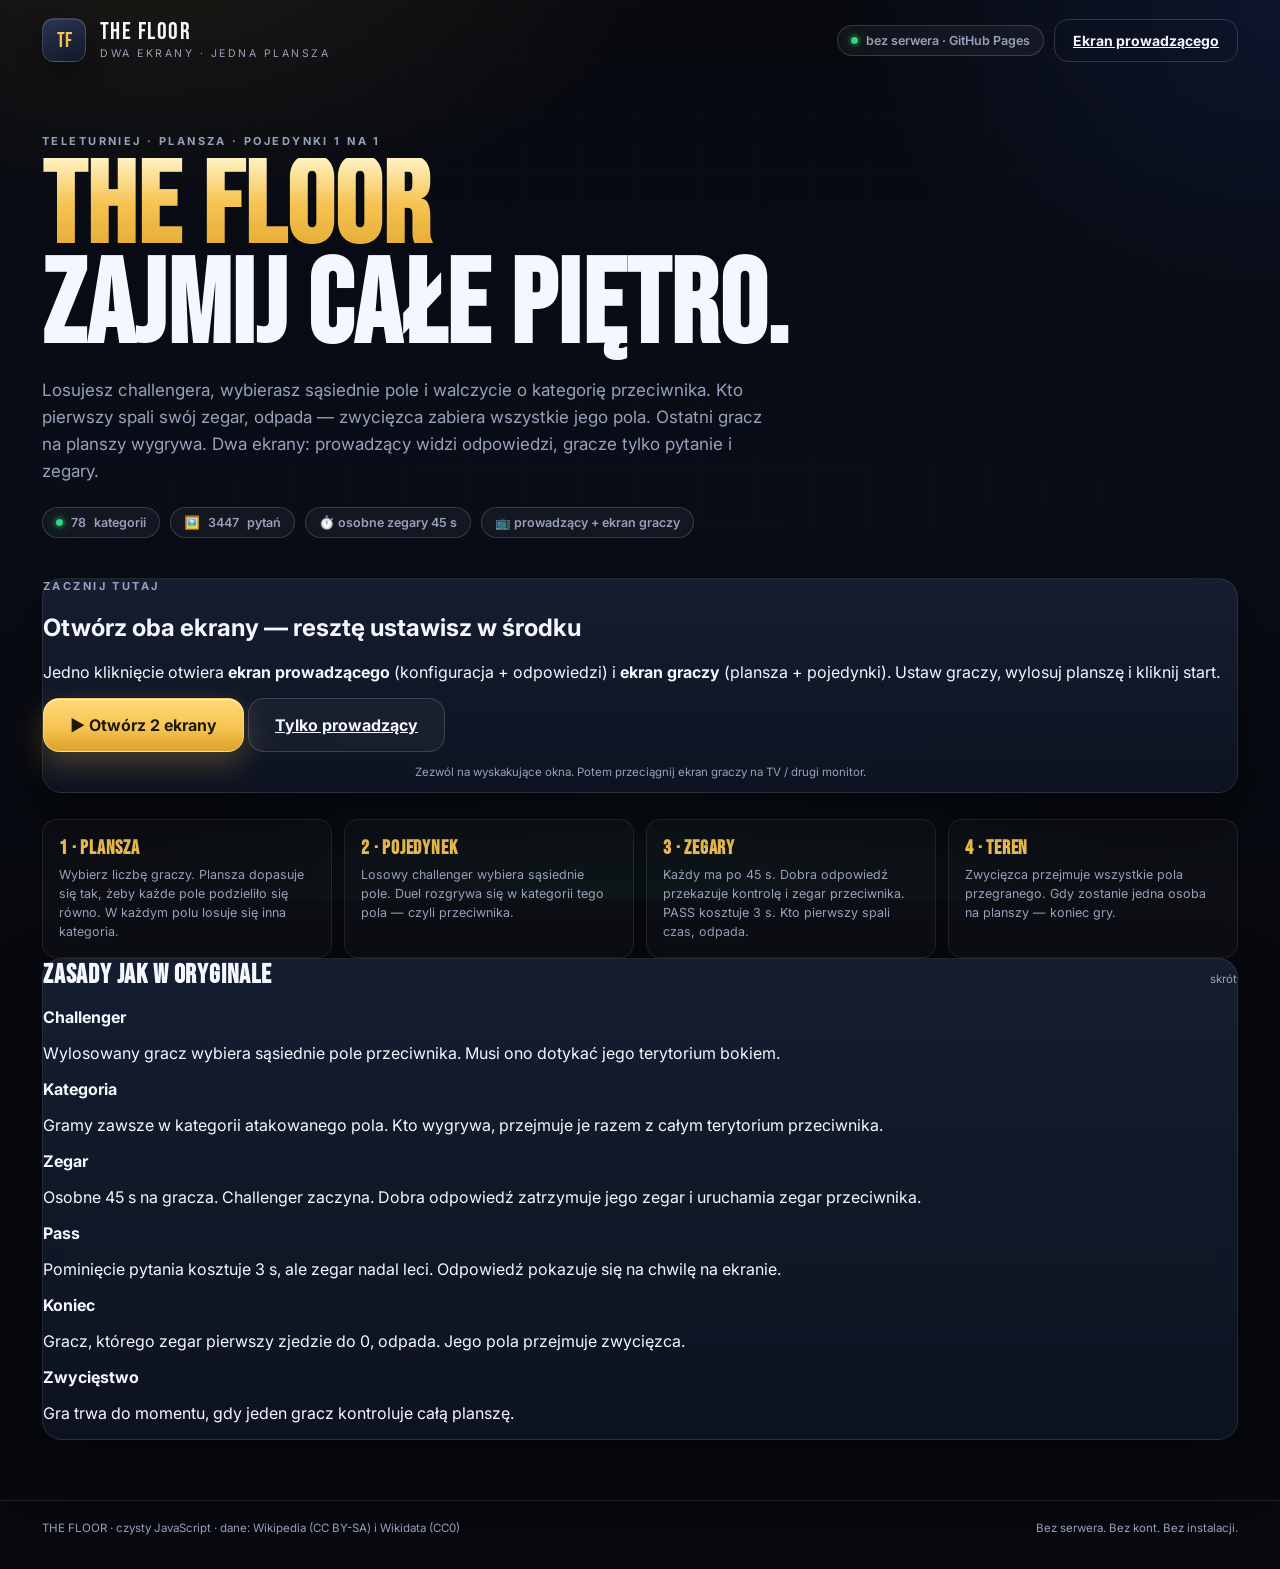
==== commit 78322fb5: "Przebuduj planszę i cykl tur The Floor Plansza ma stałe wymiary 4×4–7×8 z losowymi, rozproszonymi te" ====
--- a/index.html
+++ b/index.html
@@ -111,18 +111,10 @@
       }
 
       $('#open-both').addEventListener('click', () => {
-        const host = window.open('host.html', 'floor-host', 'popup=yes,width=1280,height=900');
-        if (!host) {
-          // Drugie okno często jest blokowane — wtedy jedno widok zostaje w tej karcie.
-          window.open('board.html', 'floor-board', 'popup=yes,width=1360,height=820');
-          window.location.href = 'host.html';
-          return;
-        }
-        const board = window.open('board.html', 'floor-board', 'popup=yes,width=1360,height=820');
-        if (!board) {
-          // Zamiast pokazywać błąd, otwieramy ekran graczy w bieżącej karcie.
-          window.location.href = 'board.html';
-        }
+        // Ekran graczy otwieramy jako pierwszy — to on ma wylądować na TV.
+        // Bieżąca karta staje się ekranem prowadzącego, więc od razu można ustawiać grę.
+        window.open('board.html', 'floor-board', 'popup=yes,width=1360,height=820');
+        window.location.href = 'host.html';
       });
     </script>
   </body>
--- a/assets/css/floor.css
+++ b/assets/css/floor.css
@@ -594,6 +594,126 @@
   .mini-board-wrap { height: 42px; }
   .board .overlay-title, .host .overlay-title { font-size: clamp(36px, 12vw, 70px); }
 }
+/* ============================================================
+   Czytelność planszy / TV / nowe stany pojedynku
+   ============================================================ */
+.tile-cat {
+  font-size: clamp(11px, 1.85cqh, 18px);
+  line-height: 1.12;
+  -webkit-line-clamp: 2;
+  overflow-wrap: anywhere;
+  text-wrap: balance;
+}
+.floor-tile { padding: clamp(5px, 0.65vw, 9px); }
+.floor-tile.same-cat {
+  border-color: color-mix(in srgb, var(--pc, #64708a) 70%, white);
+  box-shadow: inset 0 0 0 1px color-mix(in srgb, var(--pc, #64708a) 45%, transparent);
+}
+.floor-tile.source-option {
+  border-color: rgba(246, 196, 83, 0.85);
+  box-shadow: inset 0 0 0 2px rgba(246, 196, 83, 0.72), 0 0 14px rgba(246, 196, 83, 0.18);
+}
+.floor-tile.source {
+  border-color: #fff;
+  box-shadow: inset 0 0 0 3px var(--gold), 0 0 26px rgba(246, 196, 83, 0.55);
+  z-index: 3;
+}
+.floor-tile.conquered { animation: conquestFlash 2.6s ease both; z-index: 4; }
+@keyframes conquestFlash {
+  0% { transform: scale(0.94); box-shadow: inset 0 0 0 3px #fff, 0 0 32px rgba(255, 255, 255, 0.8); filter: brightness(1.5); }
+  45% { transform: scale(1.04); box-shadow: inset 0 0 0 3px var(--gold), 0 0 26px rgba(246, 196, 83, 0.7); filter: brightness(1.15); }
+  100% { transform: scale(1); box-shadow: inset 0 0 0 1px color-mix(in srgb, var(--pc) 45%, transparent); filter: none; }
+}
+
+.legend-chip { font-size: 13px; padding: 6px 12px; gap: 8px; }
+.legend-chip::before { width: 9px; height: 9px; }
+.setup-board-card .legend { justify-content: flex-end; gap: 8px; }
+.board-legend .legend-chip { font-size: 13px; padding: 6px 12px; }
+.board-caption { letter-spacing: 0.03em; }
+.board-cat { font-size: 13px; }
+
+.duel-player { padding: 9px 16px; }
+.duel-player .clock-name { font-size: clamp(22px, 2.3vw, 34px); }
+.duel-player .clock-role { font-size: 10px; }
+.duel-player .clock-tiles { font-size: 11px; }
+.duel-player .clock-time { font-size: clamp(40px, 5.5vw, 76px); }
+
+.duel-answer { font-size: clamp(30px, 3.2vw, 46px); }
+.answer-meta { font-size: 12px; }
+.host-pass-note { font-size: 12.5px; padding: 9px 11px; }
+
+.answer-banner {
+  min-width: min(680px, 92vw);
+  padding: 16px 28px;
+  border-radius: 18px;
+}
+.answer-banner-text { font-size: clamp(42px, 5.6vw, 78px); line-height: 0.98; }
+.answer-banner-kicker { font-size: 11px; }
+.answer-banner-note { font-size: 12px; margin-top: 4px; }
+.answer-banner[data-type='correct'] {
+  background: linear-gradient(180deg, #b9ffd8, #59e39a 55%, #20b96a);
+  color: #052015;
+}
+.answer-banner[data-type='correct'] .answer-banner-kicker,
+.answer-banner[data-type='correct'] .answer-banner-note { color: rgba(5, 32, 21, 0.68); }
+
+.conquest-banner {
+  position: fixed;
+  z-index: 58;
+  left: 50%;
+  bottom: clamp(16px, 3vh, 32px);
+  transform: translateX(-50%);
+  min-width: min(620px, 90vw);
+  max-width: 94vw;
+  padding: 14px 26px;
+  border-radius: 18px;
+  color: #10131b;
+  text-align: center;
+  background: linear-gradient(180deg, #fff2c4, var(--pc, #f6c453) 55%, #dca72e);
+  box-shadow: 0 24px 70px rgba(0, 0, 0, 0.6), inset 0 0 0 2px rgba(255, 255, 255, 0.4);
+  animation: bannerIn 0.24s cubic-bezier(0.2, 1.2, 0.3, 1) both;
+}
+.conquest-banner.hidden { display: none; }
+.conquest-kicker { font-size: 11px; font-weight: 900; letter-spacing: 0.24em; text-transform: uppercase; opacity: 0.65; }
+.conquest-title { font-family: var(--display); font-size: clamp(32px, 4.2vw, 60px); line-height: 1; margin-top: 4px; }
+.conquest-note { font-size: 13px; font-weight: 700; margin-top: 5px; opacity: 0.72; }
+
+.vs-intro {
+  display: grid;
+  grid-template-columns: minmax(0, 1fr) auto minmax(0, 1fr);
+  align-items: stretch;
+  gap: clamp(8px, 1.4vw, 18px);
+  width: min(880px, 94vw);
+  margin: 12px auto 6px;
+}
+.vs-side {
+  border: 1px solid color-mix(in srgb, var(--pc, #f6c453) 65%, transparent);
+  border-radius: 16px;
+  padding: 12px 16px;
+  background: linear-gradient(150deg, color-mix(in srgb, var(--pc, #f6c453) 20%, transparent), rgba(255, 255, 255, 0.02));
+  min-width: 0;
+  text-align: left;
+}
+.vs-side.defender { text-align: right; }
+.vs-role { display: block; font-size: 10px; letter-spacing: 0.2em; font-weight: 900; color: color-mix(in srgb, var(--pc, #f6c453) 75%, white); }
+.vs-name { display: block; font-family: var(--display); font-size: clamp(28px, 4.2vw, 58px); line-height: 0.95; margin-top: 4px; overflow-wrap: anywhere; }
+.vs-tiles { display: block; font-size: 12px; color: var(--muted); margin-top: 4px; }
+.vs-center {
+  align-self: center;
+  font-family: var(--display);
+  font-size: clamp(32px, 5vw, 64px);
+  color: var(--gold);
+  text-shadow: 0 0 24px rgba(246, 196, 83, 0.5);
+  padding: 0 4px;
+}
+@media (max-width: 640px) {
+  .vs-intro { grid-template-columns: 1fr; }
+  .vs-side.defender { text-align: left; }
+  .vs-center { text-align: center; }
+  .answer-banner-text { font-size: clamp(34px, 9vw, 54px); }
+  .conquest-title { font-size: clamp(28px, 8vw, 44px); }
+}
+
 @media (prefers-reduced-motion: reduce) {
   *, *::before, *::after { animation-duration: 0.001ms !important; animation-iteration-count: 1 !important; transition-duration: 0.001ms !important; }
 }
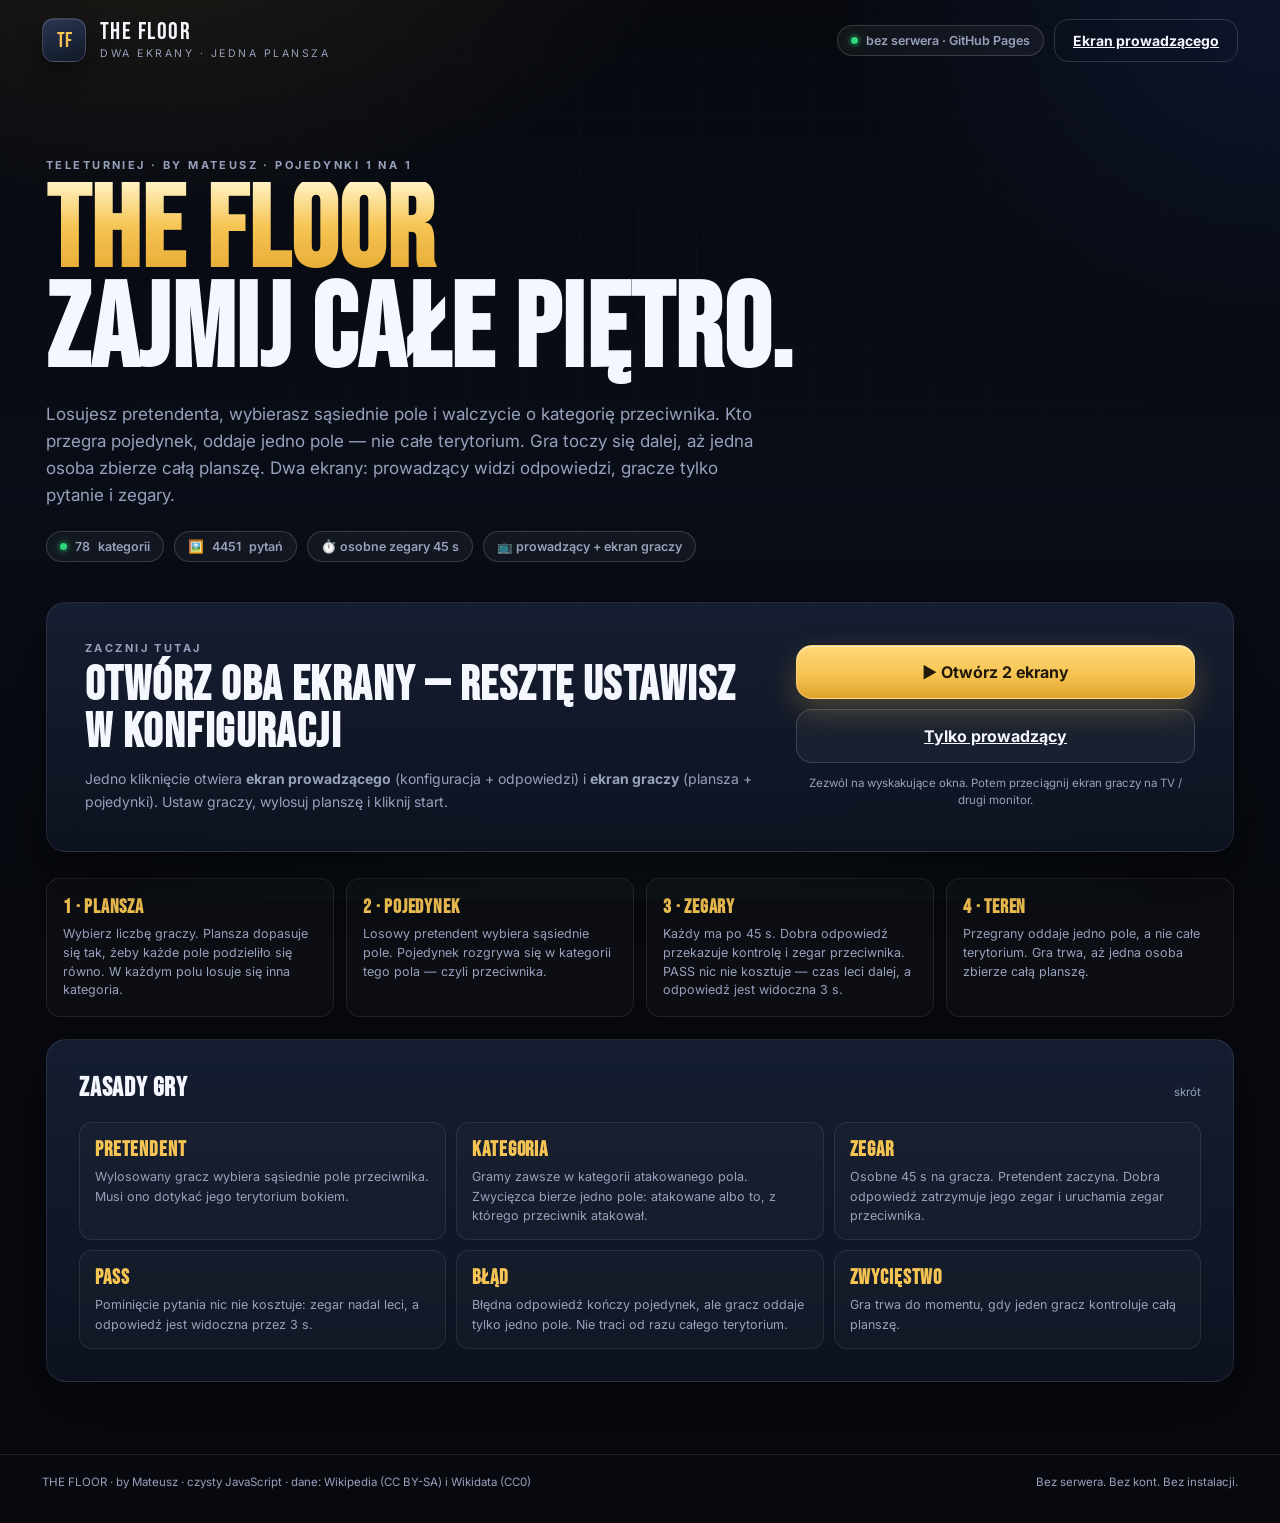
==== commit d0348e30: "Zmień zasady pojedynków i dodaj dźwięki The Floor. PASS nie zabiera już czasu, błąd oddaje tylko jed" ====
--- a/index.html
+++ b/index.html
@@ -30,15 +30,15 @@
 
     <div class="lobby-wrap">
       <section class="hero">
-        <div class="eyebrow">Teleturniej · plansza · pojedynki 1 na 1</div>
+        <div class="eyebrow">Teleturniej · by Mateusz · pojedynki 1 na 1</div>
         <h1>
           <span class="gold-text">THE FLOOR</span>
           <span>Zajmij całe piętro.</span>
         </h1>
         <p>
-          Losujesz challengera, wybierasz sąsiednie pole i walczycie o kategorię przeciwnika.
-          Kto pierwszy spali swój zegar, odpada — zwycięzca zabiera wszystkie jego pola.
-          Ostatni gracz na planszy wygrywa. Dwa ekrany: prowadzący widzi odpowiedzi, gracze tylko pytanie i zegary.
+          Losujesz pretendenta, wybierasz sąsiednie pole i walczycie o kategorię przeciwnika.
+          Kto przegra pojedynek, oddaje jedno pole — nie całe terytorium. Gra toczy się dalej,
+          aż jedna osoba zbierze całą planszę. Dwa ekrany: prowadzący widzi odpowiedzi, gracze tylko pytanie i zegary.
         </p>
         <div class="hero-meta">
           <span class="pill"><span class="dot on"></span> <span id="hero-packs">—</span> kategorii</span>
@@ -51,7 +51,7 @@
       <section class="launch-card card">
         <div class="launch-copy">
           <div class="eyebrow">Zacznij tutaj</div>
-          <h2>Otwórz oba ekrany — resztę ustawisz w środku</h2>
+          <h2>Otwórz oba ekrany — resztę ustawisz w konfiguracji</h2>
           <p>
             Jedno kliknięcie otwiera <b>ekran prowadzącego</b> (konfiguracja + odpowiedzi) i
             <b>ekran graczy</b> (plansza + pojedynki). Ustaw graczy, wylosuj planszę i kliknij start.
@@ -66,26 +66,26 @@
 
       <section class="how">
         <div class="how-step"><b>1 · Plansza</b><p>Wybierz liczbę graczy. Plansza dopasuje się tak, żeby każde pole podzieliło się równo. W każdym polu losuje się inna kategoria.</p></div>
-        <div class="how-step"><b>2 · Pojedynek</b><p>Losowy challenger wybiera sąsiednie pole. Duel rozgrywa się w kategorii tego pola — czyli przeciwnika.</p></div>
-        <div class="how-step"><b>3 · Zegary</b><p>Każdy ma po 45 s. Dobra odpowiedź przekazuje kontrolę i zegar przeciwnika. PASS kosztuje 3 s. Kto pierwszy spali czas, odpada.</p></div>
-        <div class="how-step"><b>4 · Teren</b><p>Zwycięzca przejmuje wszystkie pola przegranego. Gdy zostanie jedna osoba na planszy — koniec gry.</p></div>
+        <div class="how-step"><b>2 · Pojedynek</b><p>Losowy pretendent wybiera sąsiednie pole. Pojedynek rozgrywa się w kategorii tego pola — czyli przeciwnika.</p></div>
+        <div class="how-step"><b>3 · Zegary</b><p>Każdy ma po 45 s. Dobra odpowiedź przekazuje kontrolę i zegar przeciwnika. PASS nic nie kosztuje — czas leci dalej, a odpowiedź jest widoczna 3 s.</p></div>
+        <div class="how-step"><b>4 · Teren</b><p>Przegrany oddaje jedno pole, a nie całe terytorium. Gra trwa, aż jedna osoba zbierze całą planszę.</p></div>
       </section>
 
       <section class="card rules-card">
-        <div class="panel-head"><h2>Zasady jak w oryginale</h2><span class="hint">skrót</span></div>
+        <div class="panel-head"><h2>Zasady gry</h2><span class="hint">skrót</span></div>
         <div class="rules-grid">
-          <div><b>Challenger</b><p>Wylosowany gracz wybiera sąsiednie pole przeciwnika. Musi ono dotykać jego terytorium bokiem.</p></div>
-          <div><b>Kategoria</b><p>Gramy zawsze w kategorii atakowanego pola. Kto wygrywa, przejmuje je razem z całym terytorium przeciwnika.</p></div>
-          <div><b>Zegar</b><p>Osobne 45 s na gracza. Challenger zaczyna. Dobra odpowiedź zatrzymuje jego zegar i uruchamia zegar przeciwnika.</p></div>
-          <div><b>Pass</b><p>Pominięcie pytania kosztuje 3 s, ale zegar nadal leci. Odpowiedź pokazuje się na chwilę na ekranie.</p></div>
-          <div><b>Koniec</b><p>Gracz, którego zegar pierwszy zjedzie do 0, odpada. Jego pola przejmuje zwycięzca.</p></div>
+          <div><b>Pretendent</b><p>Wylosowany gracz wybiera sąsiednie pole przeciwnika. Musi ono dotykać jego terytorium bokiem.</p></div>
+          <div><b>Kategoria</b><p>Gramy zawsze w kategorii atakowanego pola. Zwycięzca bierze jedno pole: atakowane albo to, z którego przeciwnik atakował.</p></div>
+          <div><b>Zegar</b><p>Osobne 45 s na gracza. Pretendent zaczyna. Dobra odpowiedź zatrzymuje jego zegar i uruchamia zegar przeciwnika.</p></div>
+          <div><b>PASS</b><p>Pominięcie pytania nic nie kosztuje: zegar nadal leci, a odpowiedź jest widoczna przez 3 s.</p></div>
+          <div><b>Błąd</b><p>Błędna odpowiedź kończy pojedynek, ale gracz oddaje tylko jedno pole. Nie traci od razu całego terytorium.</p></div>
           <div><b>Zwycięstwo</b><p>Gra trwa do momentu, gdy jeden gracz kontroluje całą planszę.</p></div>
         </div>
       </section>
     </div>
 
     <footer class="footer">
-      <span>THE FLOOR · czysty JavaScript · dane: Wikipedia (CC BY-SA) i Wikidata (CC0)</span>
+      <span>THE FLOOR · by Mateusz · czysty JavaScript · dane: Wikipedia (CC BY-SA) i Wikidata (CC0)</span>
       <span>Bez serwera. Bez kont. Bez instalacji.</span>
     </footer>
 
--- a/assets/css/style.css
+++ b/assets/css/style.css
@@ -186,12 +186,38 @@
 .brand-sub { display: block; font-size: 10.5px; letter-spacing: 0.24em; color: var(--muted); text-transform: uppercase; margin-top: 3px; }
 .topbar-right { display: flex; align-items: center; gap: 10px; flex-wrap: wrap; }
 
-.lobby-wrap { flex: 1; width: min(1280px, 100%); margin: 0 auto; padding: 12px clamp(16px, 4vw, 42px) 60px; }
-.hero { padding: clamp(18px, 4vw, 42px) 0 clamp(22px, 4vw, 40px); }
+.lobby-wrap { flex: 1; width: min(1280px, 100%); margin: 0 auto; padding: clamp(24px, 4vw, 48px) clamp(18px, 4vw, 46px) 72px; }
+.hero { padding: clamp(10px, 3vw, 30px) 0 clamp(24px, 4vw, 40px); }
 .hero h1 { margin: 10px 0 0; font-family: var(--display); font-size: clamp(54px, 10vw, 118px); line-height: 0.85; letter-spacing: 0.01em; }
 .hero h1 span { display: block; }
 .hero p { max-width: 720px; color: var(--muted); font-size: clamp(14px, 1.5vw, 17px); line-height: 1.6; margin: 18px 0 0; }
 .hero-meta { display: flex; gap: 10px; flex-wrap: wrap; margin-top: 22px; }
+
+.launch-card {
+  display: grid;
+  grid-template-columns: minmax(0, 1.35fr) minmax(280px, 0.8fr);
+  gap: clamp(20px, 3vw, 38px);
+  align-items: center;
+  padding: clamp(22px, 3.2vw, 38px);
+}
+.launch-copy h2 {
+  margin: 7px 0 0;
+  font-family: var(--display);
+  font-size: clamp(30px, 4vw, 48px);
+  letter-spacing: 0.03em;
+  line-height: 0.98;
+}
+.launch-copy p { margin: 12px 0 0; color: var(--muted); font-size: 14px; line-height: 1.6; }
+.launch-actions { display: grid; gap: 10px; align-content: center; }
+.launch-actions .btn { width: 100%; }
+.launch-actions .start-note { margin: 2px 0 0; }
+
+.rules-card { margin-top: 22px; padding: clamp(22px, 3vw, 32px); }
+.rules-card .panel-head { margin-bottom: 18px; }
+.rules-grid { display: grid; grid-template-columns: repeat(3, minmax(0, 1fr)); gap: 10px; }
+.rules-grid > div { border: 1px solid var(--line); border-radius: 13px; background: rgba(255, 255, 255, 0.025); padding: 14px 15px; }
+.rules-grid b { display: block; font-family: var(--display); font-size: 21px; letter-spacing: 0.04em; color: var(--gold); margin-bottom: 5px; }
+.rules-grid p { margin: 0; font-size: 12.5px; line-height: 1.55; color: var(--muted); }
 
 .setup { display: grid; grid-template-columns: 360px minmax(0, 1fr); gap: 22px; align-items: start; }
 .setup > * { min-width: 0; }
@@ -368,6 +394,8 @@
 .judge.ok:hover { filter: brightness(1.05); }
 .judge.pass { background: linear-gradient(180deg, #ffd37a, var(--amber) 50%, #db8a10); color: #241604; box-shadow: 0 18px 40px rgba(255, 176, 46, 0.2), inset 0 1px 0 rgba(255, 255, 255, 0.45); }
 .judge.pass:hover { filter: brightness(1.05); }
+.judge.wrong { background: linear-gradient(180deg, #ff8d94, #ef4b57 50%, #a9232f); color: #2b0509; box-shadow: 0 18px 40px rgba(239, 75, 87, 0.2), inset 0 1px 0 rgba(255, 255, 255, 0.4); }
+.judge.wrong:hover { filter: brightness(1.05); }
 .judge.ok.flash { animation: okFlash 0.5s ease; }
 @keyframes okFlash { 0% { box-shadow: 0 0 0 0 rgba(47, 214, 124, 0.7); } 100% { box-shadow: 0 0 0 26px rgba(47, 214, 124, 0); } }
 .kbd { font-family: var(--sans); font-size: 10px; font-weight: 800; padding: 3px 6px; border-radius: 5px; background: rgba(0, 0, 0, 0.22); border: 1px solid rgba(0, 0, 0, 0.18); }
@@ -431,11 +459,14 @@
 /* ---------- responsywność ---------- */
 @media (max-width: 1080px) {
   .how { grid-template-columns: repeat(2, 1fr); }
+  .launch-card { grid-template-columns: minmax(0, 1.2fr) minmax(260px, 0.8fr); }
+  .rules-grid { grid-template-columns: repeat(2, minmax(0, 1fr)); }
   .host-main { grid-template-columns: minmax(0, 1.15fr) minmax(280px, 0.85fr); }
 }
 @media (max-width: 900px) {
   .setup { grid-template-columns: 1fr; }
   .setup-side { position: static; }
+  .launch-card { grid-template-columns: 1fr; }
 }
 @media (max-width: 820px) {
   .screen { height: auto; min-height: 100dvh; overflow: visible; }
@@ -472,6 +503,9 @@
 
 @media (max-width: 560px) {
   .how { grid-template-columns: 1fr; }
+  .rules-grid { grid-template-columns: 1fr; }
+  .lobby-wrap { padding-left: 16px; padding-right: 16px; }
+  .launch-card, .rules-card { padding: 18px; }
   .topbar { padding: 14px 16px; }
   .brand-sub { display: none; }
   .hero h1 { font-size: 58px; }
--- a/assets/css/floor.css
+++ b/assets/css/floor.css
@@ -328,7 +328,6 @@
 .duel-question-wrap.logo .duel-question-img { padding: 8px; }
 .duel-answer { font-size: clamp(24px, 2.7vw, 38px); }
 .answer-meta { font-size: 10.5px; }
-.host-pass-note { border: 1px solid rgba(246, 196, 83, 0.3); background: rgba(246, 196, 83, 0.09); color: #ffe3a1; border-radius: 8px; padding: 7px 9px; font-size: 11px; font-weight: 700; line-height: 1.35; }
 
 .clock-card {
   --pc: var(--muted);
@@ -351,12 +350,10 @@
 .clock-card.active { border-color: color-mix(in srgb, var(--pc) 75%, white); background: linear-gradient(150deg, color-mix(in srgb, var(--pc) 18%, transparent), rgba(255, 255, 255, 0.02)); box-shadow: inset 0 0 0 1px color-mix(in srgb, var(--pc) 35%, transparent), 0 10px 26px rgba(0, 0, 0, 0.25); }
 .clock-card.active .clock-role { color: color-mix(in srgb, var(--pc) 80%, white); }
 .clock-card.low .clock-time { color: var(--red); animation: clockPulse 0.8s ease-in-out infinite; }
-.clock-card.penalty { animation: penaltyFlash 0.5s ease; }
 @keyframes clockPulse { 50% { opacity: 0.65; } }
-@keyframes penaltyFlash { 0% { border-color: var(--red); background: rgba(255, 93, 100, 0.2); } 100% { border-color: var(--line); } }
-
-.duel-controls { display: grid; grid-template-columns: 1fr 1fr; gap: 10px; padding: 10px clamp(12px, 1.6vw, 20px) 14px; background: linear-gradient(180deg, transparent, rgba(5, 7, 13, 0.7)); z-index: 6; }
-.duel-controls .judge { min-height: clamp(58px, 9vh, 88px); border-radius: 15px; display: flex; align-items: center; justify-content: center; gap: 12px; border: 0; font-family: var(--display); font-size: clamp(23px, 2.6vw, 34px); letter-spacing: 0.05em; }
+
+.duel-controls { display: grid; grid-template-columns: 1.05fr 1fr 1fr; gap: 10px; padding: 10px clamp(12px, 1.6vw, 20px) 14px; background: linear-gradient(180deg, transparent, rgba(5, 7, 13, 0.7)); z-index: 6; }
+.duel-controls .judge { min-height: clamp(58px, 9vh, 88px); border-radius: 15px; display: flex; align-items: center; justify-content: center; gap: 9px; border: 0; font-family: var(--display); font-size: clamp(20px, 2.2vw, 31px); letter-spacing: 0.05em; }
 .duel-controls .judge span { display: block; }
 .duel-controls .judge small { display: block; font-family: var(--sans); font-size: 9.5px; letter-spacing: 0.1em; opacity: 0.65; margin-top: 2px; }
 .duel-controls .kbd { margin-left: auto; margin-right: 6px; }
@@ -570,6 +567,10 @@
   .clock-time { font-size: clamp(32px, 7vw, 46px); }
   .board-legend { display: none; }
   .duel-prompt { white-space: normal; text-align: center; }
+}
+@media (max-width: 720px) {
+  .duel-controls { grid-template-columns: 1fr 1fr; }
+  .duel-controls #btn-wrong { grid-column: 1 / -1; }
 }
 @media (max-width: 640px) {
   .game-top { gap: 7px; padding: 9px 12px; }
@@ -640,7 +641,6 @@
 
 .duel-answer { font-size: clamp(30px, 3.2vw, 46px); }
 .answer-meta { font-size: 12px; }
-.host-pass-note { font-size: 12.5px; padding: 9px 11px; }
 
 .answer-banner {
   min-width: min(680px, 92vw);
@@ -653,6 +653,10 @@
 .answer-banner[data-type='correct'] {
   background: linear-gradient(180deg, #b9ffd8, #59e39a 55%, #20b96a);
   color: #052015;
+}
+.answer-banner[data-type='wrong'] {
+  background: linear-gradient(180deg, #ffc2c7, #ff6975 55%, #d53243);
+  color: #26050a;
 }
 .answer-banner[data-type='correct'] .answer-banner-kicker,
 .answer-banner[data-type='correct'] .answer-banner-note { color: rgba(5, 32, 21, 0.68); }
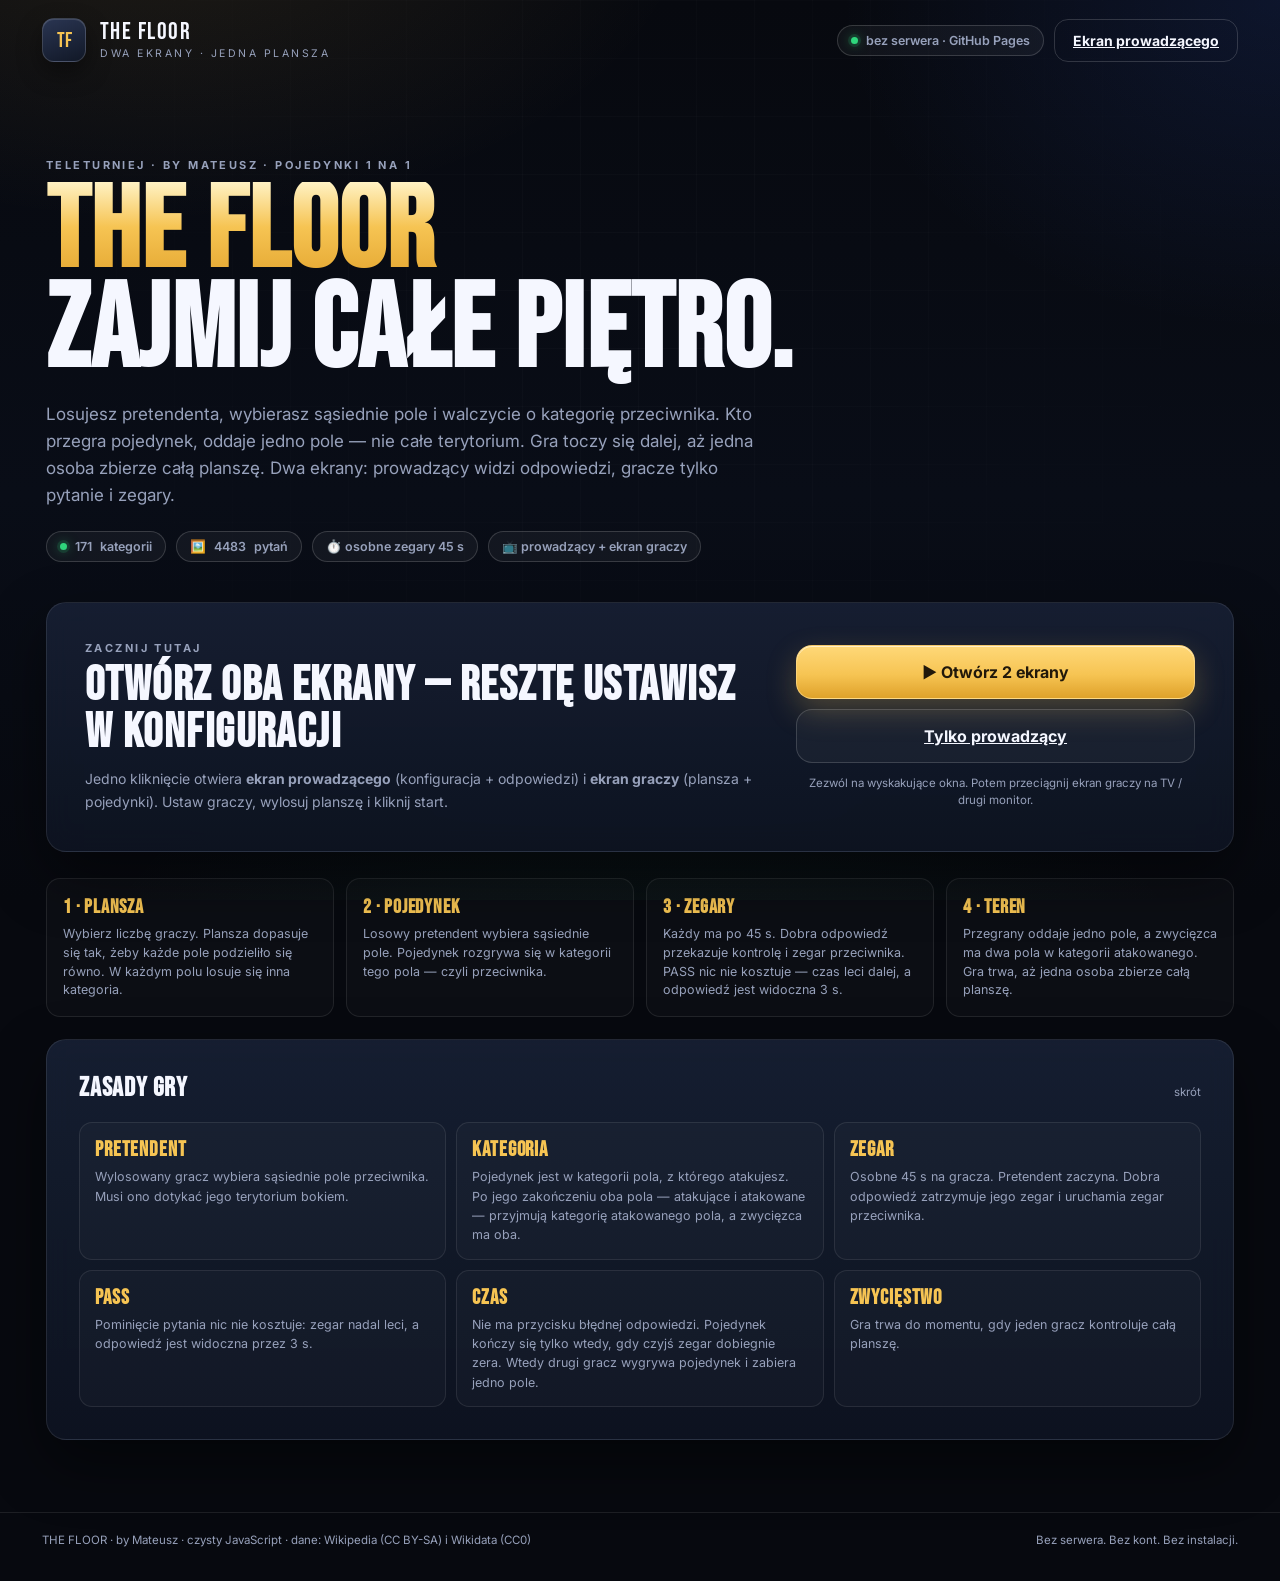
==== commit 760c9027: "Uporządkuj przejmowanie kategorii, pytania i planszę. Pojedynek rozgrywa się w kategorii pola atakuj" ====
--- a/index.html
+++ b/index.html
@@ -68,17 +68,17 @@
         <div class="how-step"><b>1 · Plansza</b><p>Wybierz liczbę graczy. Plansza dopasuje się tak, żeby każde pole podzieliło się równo. W każdym polu losuje się inna kategoria.</p></div>
         <div class="how-step"><b>2 · Pojedynek</b><p>Losowy pretendent wybiera sąsiednie pole. Pojedynek rozgrywa się w kategorii tego pola — czyli przeciwnika.</p></div>
         <div class="how-step"><b>3 · Zegary</b><p>Każdy ma po 45 s. Dobra odpowiedź przekazuje kontrolę i zegar przeciwnika. PASS nic nie kosztuje — czas leci dalej, a odpowiedź jest widoczna 3 s.</p></div>
-        <div class="how-step"><b>4 · Teren</b><p>Przegrany oddaje jedno pole, a nie całe terytorium. Gra trwa, aż jedna osoba zbierze całą planszę.</p></div>
+        <div class="how-step"><b>4 · Teren</b><p>Przegrany oddaje jedno pole, a zwycięzca ma dwa pola w kategorii atakowanego. Gra trwa, aż jedna osoba zbierze całą planszę.</p></div>
       </section>
 
       <section class="card rules-card">
         <div class="panel-head"><h2>Zasady gry</h2><span class="hint">skrót</span></div>
         <div class="rules-grid">
           <div><b>Pretendent</b><p>Wylosowany gracz wybiera sąsiednie pole przeciwnika. Musi ono dotykać jego terytorium bokiem.</p></div>
-          <div><b>Kategoria</b><p>Gramy zawsze w kategorii atakowanego pola. Zwycięzca bierze jedno pole: atakowane albo to, z którego przeciwnik atakował.</p></div>
+          <div><b>Kategoria</b><p>Pojedynek jest w kategorii pola, z którego atakujesz. Po jego zakończeniu oba pola — atakujące i atakowane — przyjmują kategorię atakowanego pola, a zwycięzca ma oba.</p></div>
           <div><b>Zegar</b><p>Osobne 45 s na gracza. Pretendent zaczyna. Dobra odpowiedź zatrzymuje jego zegar i uruchamia zegar przeciwnika.</p></div>
           <div><b>PASS</b><p>Pominięcie pytania nic nie kosztuje: zegar nadal leci, a odpowiedź jest widoczna przez 3 s.</p></div>
-          <div><b>Błąd</b><p>Błędna odpowiedź kończy pojedynek, ale gracz oddaje tylko jedno pole. Nie traci od razu całego terytorium.</p></div>
+          <div><b>Czas</b><p>Nie ma przycisku błędnej odpowiedzi. Pojedynek kończy się tylko wtedy, gdy czyjś zegar dobiegnie zera. Wtedy drugi gracz wygrywa pojedynek i zabiera jedno pole.</p></div>
           <div><b>Zwycięstwo</b><p>Gra trwa do momentu, gdy jeden gracz kontroluje całą planszę.</p></div>
         </div>
       </section>
--- a/assets/css/floor.css
+++ b/assets/css/floor.css
@@ -110,10 +110,11 @@
 .floor-grid {
   --cols: 7;
   --rows: 7;
+  --tile-gap: clamp(3px, 0.45vw, 6px);
   display: grid;
   grid-template-columns: repeat(var(--cols), minmax(0, 1fr));
   grid-template-rows: repeat(var(--rows), minmax(0, 1fr));
-  gap: clamp(3px, 0.45vw, 6px);
+  gap: var(--tile-gap);
   aspect-ratio: var(--cols) / var(--rows);
   width: min(100%, calc(100cqh * var(--cols) / var(--rows)));
   max-height: 100%;
@@ -133,15 +134,64 @@
   padding: clamp(4px, 0.45vw, 6px);
   display: flex;
   flex-direction: column;
-  justify-content: space-between;
-  align-items: flex-start;
+  justify-content: center;
+  align-items: center;
   gap: 2px;
-  text-align: left;
+  text-align: center;
   transition: transform 0.12s ease, box-shadow 0.2s ease, border-color 0.2s ease, opacity 0.2s ease;
   font: inherit;
 }
 button.floor-tile { cursor: pointer; }
 button.floor-tile:hover { border-color: rgba(255, 255, 255, 0.4); transform: translateY(-1px); }
+
+/* Pola tego samego gracza i tej samej kategorii tworzą jeden kształt:
+   znikają wspólne krawędzie, a sąsiednie kafelki zachodzą na przerwę. */
+.floor-tile.merged { background: color-mix(in srgb, var(--pc, #64708a) 22%, #0b1120); }
+.floor-tile.merge-up {
+  margin-top: calc(var(--tile-gap) * -1 - 1px);
+  border-top-width: 0;
+  border-top-color: transparent;
+  border-top-left-radius: 0;
+  border-top-right-radius: 0;
+}
+.floor-tile.merge-down {
+  border-bottom-width: 0;
+  border-bottom-color: transparent;
+  border-bottom-left-radius: 0;
+  border-bottom-right-radius: 0;
+}
+.floor-tile.merge-left {
+  margin-left: calc(var(--tile-gap) * -1 - 1px);
+  border-left-width: 0;
+  border-left-color: transparent;
+  border-top-left-radius: 0;
+  border-bottom-left-radius: 0;
+}
+.floor-tile.merge-right {
+  border-right-width: 0;
+  border-right-color: transparent;
+  border-top-right-radius: 0;
+  border-bottom-right-radius: 0;
+}
+.floor-tile.merge-cont .tile-cat,
+.floor-tile.merge-cont .tile-dot { display: none; }
+.floor-tile.merged .tile-cat { text-shadow: 0 1px 2px rgba(0, 0, 0, 0.55); }
+
+/* Wspólne krawędzie nie mogą dostawać późniejszych obwódek (same-cat,
+   source-option itd.), bo wtedy jeden kształt znów wygląda jak kratki. */
+.floor-tile.merged.same-cat,
+.floor-tile.merged.source-option,
+.floor-tile.merged.source,
+.floor-tile.merged.target,
+.floor-tile.merged.challenger,
+.floor-tile.merged.defender,
+.floor-tile.merged.conquered,
+.floor-tile.merged.winner { box-shadow: none; }
+.floor-tile.merged.source-option,
+.floor-tile.merged.source { border-color: transparent; }
+.floor-tile.merged.source-option { background: color-mix(in srgb, var(--pc, #64708a) 34%, #0b1120); }
+.floor-tile.merged.source { background: color-mix(in srgb, var(--pc, #64708a) 48%, #0b1120); }
+
 .tile-emoji { font-size: clamp(9px, 1.8cqh, 16px); line-height: 1; opacity: 0.9; flex: none; }
 .tile-cat {
   font-size: clamp(8px, 1.55cqh, 13.5px);
@@ -352,7 +402,7 @@
 .clock-card.low .clock-time { color: var(--red); animation: clockPulse 0.8s ease-in-out infinite; }
 @keyframes clockPulse { 50% { opacity: 0.65; } }
 
-.duel-controls { display: grid; grid-template-columns: 1.05fr 1fr 1fr; gap: 10px; padding: 10px clamp(12px, 1.6vw, 20px) 14px; background: linear-gradient(180deg, transparent, rgba(5, 7, 13, 0.7)); z-index: 6; }
+.duel-controls { display: grid; grid-template-columns: 1fr 1fr; gap: 10px; padding: 10px clamp(12px, 1.6vw, 20px) 14px; background: linear-gradient(180deg, transparent, rgba(5, 7, 13, 0.7)); z-index: 6; }
 .duel-controls .judge { min-height: clamp(58px, 9vh, 88px); border-radius: 15px; display: flex; align-items: center; justify-content: center; gap: 9px; border: 0; font-family: var(--display); font-size: clamp(20px, 2.2vw, 31px); letter-spacing: 0.05em; }
 .duel-controls .judge span { display: block; }
 .duel-controls .judge small { display: block; font-family: var(--sans); font-size: 9.5px; letter-spacing: 0.1em; opacity: 0.65; margin-top: 2px; }
@@ -386,6 +436,32 @@
 .board-caption { font-family: var(--display); font-size: clamp(15px, 1.8vw, 23px); letter-spacing: 0.04em; color: #d9e1f3; }
 .board-caption::before { content: '●'; color: var(--gold); font-size: 0.55em; margin-right: 8px; vertical-align: 0.18em; }
 .board-legend { justify-content: flex-end; }
+.board-top { position: relative; }
+.board-turn {
+  position: absolute;
+  left: 50%;
+  top: 50%;
+  transform: translate(-50%, -50%);
+  display: flex;
+  align-items: baseline;
+  gap: 9px;
+  z-index: 2;
+  pointer-events: none;
+  white-space: nowrap;
+}
+.board-turn span {
+  font-size: 10px;
+  font-weight: 900;
+  letter-spacing: 0.2em;
+  color: var(--muted);
+}
+.board-turn b {
+  font-family: var(--display);
+  font-size: clamp(20px, 2.4vw, 34px);
+  letter-spacing: 0.04em;
+  color: var(--gold);
+  line-height: 1;
+}
 .board-top .board-cat {
   border: 1px solid rgba(246, 196, 83, 0.3);
   background: rgba(246, 196, 83, 0.08);
@@ -439,6 +515,23 @@
 }
 .logo-stage .duel-image { max-width: 64%; max-height: 64%; padding: 1%; }
 .duel-loading { position: absolute; inset: 0; display: flex; flex-direction: column; align-items: center; justify-content: center; gap: 8px; color: var(--muted); font-size: 13px; z-index: 2; }
+.duel-loading[hidden] { display: none; }
+.duel-image-fallback {
+  position: absolute;
+  inset: 0;
+  z-index: 1;
+  display: flex;
+  flex-direction: column;
+  align-items: center;
+  justify-content: center;
+  gap: 10px;
+  color: var(--muted);
+  text-align: center;
+  padding: 24px;
+}
+.duel-image-fallback[hidden] { display: none; }
+.duel-image-fallback span { font-size: clamp(34px, 5vw, 62px); opacity: 0.55; }
+.duel-image-fallback b { font-size: 13px; letter-spacing: 0.08em; text-transform: uppercase; }
 .duel-prompt {
   position: absolute;
   z-index: 2;
@@ -570,7 +663,6 @@
 }
 @media (max-width: 720px) {
   .duel-controls { grid-template-columns: 1fr 1fr; }
-  .duel-controls #btn-wrong { grid-column: 1 / -1; }
 }
 @media (max-width: 640px) {
   .game-top { gap: 7px; padding: 9px 12px; }
@@ -591,6 +683,7 @@
   .duel-controls .judge { font-size: 20px; gap: 7px; }
   .duel-controls .kbd { display: none; }
   .board-caption { font-size: 13px; }
+  .board-turn { position: static; transform: none; margin-left: auto; }
   .board-bottom { min-height: 18px; }
   .mini-board-wrap { height: 42px; }
   .board .overlay-title, .host .overlay-title { font-size: clamp(36px, 12vw, 70px); }
@@ -601,12 +694,20 @@
 .tile-cat {
   font-size: clamp(11px, 1.85cqh, 18px);
   line-height: 1.12;
-  -webkit-line-clamp: 2;
+  width: 100%;
+  -webkit-line-clamp: 3;
   overflow-wrap: anywhere;
   text-wrap: balance;
+  text-align: center;
+}
+.duel-host-prompt {
+  font-size: 12px;
+  line-height: 1.35;
+  color: var(--text);
+  margin-top: -2px;
 }
 .floor-tile { padding: clamp(5px, 0.65vw, 9px); }
-.floor-tile.same-cat {
+.floor-tile.same-cat:not(.merged) {
   border-color: color-mix(in srgb, var(--pc, #64708a) 70%, white);
   box-shadow: inset 0 0 0 1px color-mix(in srgb, var(--pc, #64708a) 45%, transparent);
 }
@@ -653,10 +754,6 @@
 .answer-banner[data-type='correct'] {
   background: linear-gradient(180deg, #b9ffd8, #59e39a 55%, #20b96a);
   color: #052015;
-}
-.answer-banner[data-type='wrong'] {
-  background: linear-gradient(180deg, #ffc2c7, #ff6975 55%, #d53243);
-  color: #26050a;
 }
 .answer-banner[data-type='correct'] .answer-banner-kicker,
 .answer-banner[data-type='correct'] .answer-banner-note { color: rgba(5, 32, 21, 0.68); }
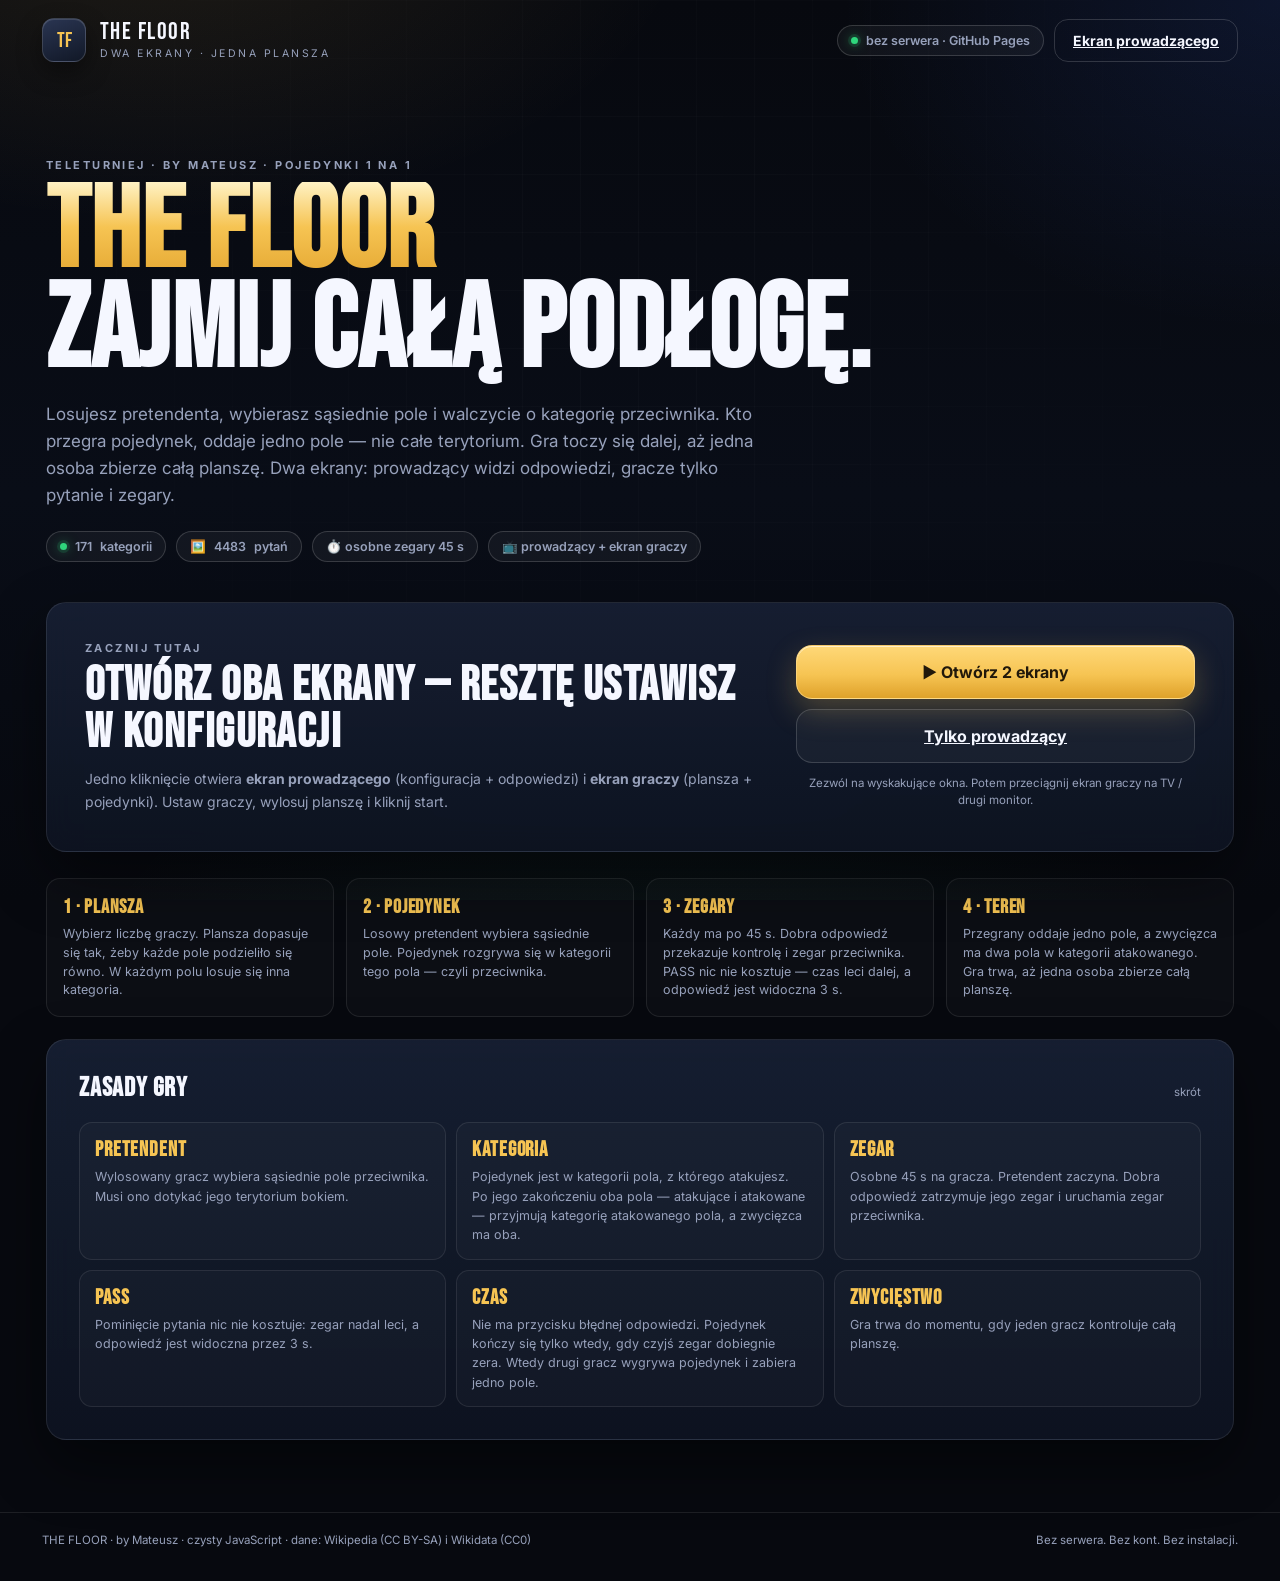
==== commit 04b1d5c3: "Update text from 'Zajmij całe piętro' to 'Zajmij całą podłogę'" ====
--- a/index.html
+++ b/index.html
@@ -33,7 +33,7 @@
         <div class="eyebrow">Teleturniej · by Mateusz · pojedynki 1 na 1</div>
         <h1>
           <span class="gold-text">THE FLOOR</span>
-          <span>Zajmij całe piętro.</span>
+          <span>Zajmij całą podłogę.</span>
         </h1>
         <p>
           Losujesz pretendenta, wybierasz sąsiednie pole i walczycie o kategorię przeciwnika.
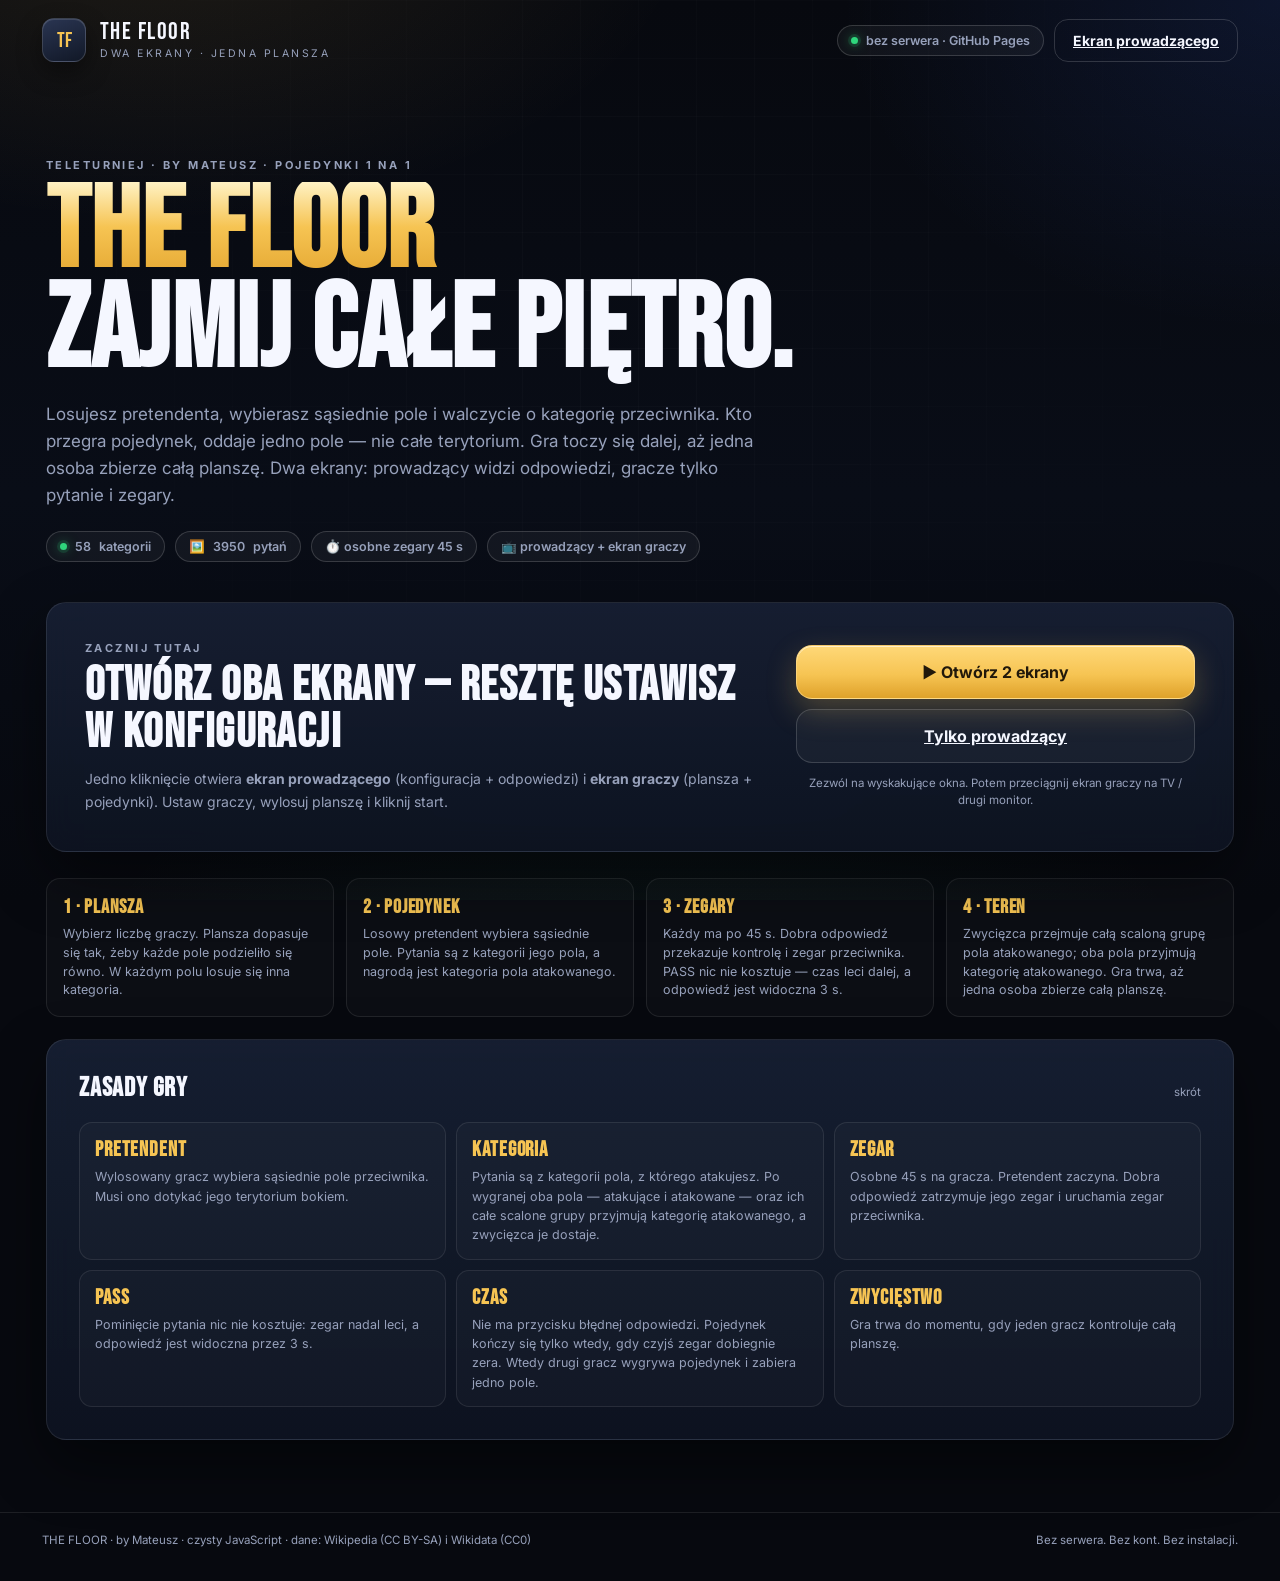
==== commit 32df1436: "Uporządkuj przejęcia grup, zdjęcia i bazę pytań. Całe scalone grupy przechodzą po pojedynku na zwyci" ====
--- a/index.html
+++ b/index.html
@@ -33,7 +33,7 @@
         <div class="eyebrow">Teleturniej · by Mateusz · pojedynki 1 na 1</div>
         <h1>
           <span class="gold-text">THE FLOOR</span>
-          <span>Zajmij całą podłogę.</span>
+          <span>Zajmij całe piętro.</span>
         </h1>
         <p>
           Losujesz pretendenta, wybierasz sąsiednie pole i walczycie o kategorię przeciwnika.
@@ -66,16 +66,16 @@
 
       <section class="how">
         <div class="how-step"><b>1 · Plansza</b><p>Wybierz liczbę graczy. Plansza dopasuje się tak, żeby każde pole podzieliło się równo. W każdym polu losuje się inna kategoria.</p></div>
-        <div class="how-step"><b>2 · Pojedynek</b><p>Losowy pretendent wybiera sąsiednie pole. Pojedynek rozgrywa się w kategorii tego pola — czyli przeciwnika.</p></div>
+        <div class="how-step"><b>2 · Pojedynek</b><p>Losowy pretendent wybiera sąsiednie pole. Pytania są z kategorii jego pola, a nagrodą jest kategoria pola atakowanego.</p></div>
         <div class="how-step"><b>3 · Zegary</b><p>Każdy ma po 45 s. Dobra odpowiedź przekazuje kontrolę i zegar przeciwnika. PASS nic nie kosztuje — czas leci dalej, a odpowiedź jest widoczna 3 s.</p></div>
-        <div class="how-step"><b>4 · Teren</b><p>Przegrany oddaje jedno pole, a zwycięzca ma dwa pola w kategorii atakowanego. Gra trwa, aż jedna osoba zbierze całą planszę.</p></div>
+        <div class="how-step"><b>4 · Teren</b><p>Zwycięzca przejmuje całą scaloną grupę pola atakowanego; oba pola przyjmują kategorię atakowanego. Gra trwa, aż jedna osoba zbierze całą planszę.</p></div>
       </section>
 
       <section class="card rules-card">
         <div class="panel-head"><h2>Zasady gry</h2><span class="hint">skrót</span></div>
         <div class="rules-grid">
           <div><b>Pretendent</b><p>Wylosowany gracz wybiera sąsiednie pole przeciwnika. Musi ono dotykać jego terytorium bokiem.</p></div>
-          <div><b>Kategoria</b><p>Pojedynek jest w kategorii pola, z którego atakujesz. Po jego zakończeniu oba pola — atakujące i atakowane — przyjmują kategorię atakowanego pola, a zwycięzca ma oba.</p></div>
+          <div><b>Kategoria</b><p>Pytania są z kategorii pola, z którego atakujesz. Po wygranej oba pola — atakujące i atakowane — oraz ich całe scalone grupy przyjmują kategorię atakowanego, a zwycięzca je dostaje.</p></div>
           <div><b>Zegar</b><p>Osobne 45 s na gracza. Pretendent zaczyna. Dobra odpowiedź zatrzymuje jego zegar i uruchamia zegar przeciwnika.</p></div>
           <div><b>PASS</b><p>Pominięcie pytania nic nie kosztuje: zegar nadal leci, a odpowiedź jest widoczna przez 3 s.</p></div>
           <div><b>Czas</b><p>Nie ma przycisku błędnej odpowiedzi. Pojedynek kończy się tylko wtedy, gdy czyjś zegar dobiegnie zera. Wtedy drugi gracz wygrywa pojedynek i zabiera jedno pole.</p></div>
--- a/assets/css/floor.css
+++ b/assets/css/floor.css
@@ -180,17 +180,22 @@
 /* Wspólne krawędzie nie mogą dostawać późniejszych obwódek (same-cat,
    source-option itd.), bo wtedy jeden kształt znów wygląda jak kratki. */
 .floor-tile.merged.same-cat,
-.floor-tile.merged.source-option,
 .floor-tile.merged.source,
 .floor-tile.merged.target,
 .floor-tile.merged.challenger,
 .floor-tile.merged.defender,
 .floor-tile.merged.conquered,
 .floor-tile.merged.winner { box-shadow: none; }
-.floor-tile.merged.source-option,
 .floor-tile.merged.source { border-color: transparent; }
-.floor-tile.merged.source-option { background: color-mix(in srgb, var(--pc, #64708a) 34%, #0b1120); }
 .floor-tile.merged.source { background: color-mix(in srgb, var(--pc, #64708a) 48%, #0b1120); }
+/* Wybieralne scalone pole musi być widoczne: złota obwódka na każdym
+   kafelku grupy pokazuje, że można w nie kliknąć. */
+.floor-tile.merged.source-option {
+  background: color-mix(in srgb, var(--pc, #64708a) 34%, #0b1120);
+  border-color: rgba(246, 196, 83, 0.9);
+  box-shadow: inset 0 0 0 2px rgba(246, 196, 83, 0.85), 0 0 18px rgba(246, 196, 83, 0.22);
+  z-index: 2;
+}
 
 .tile-emoji { font-size: clamp(9px, 1.8cqh, 16px); line-height: 1; opacity: 0.9; flex: none; }
 .tile-cat {
@@ -337,14 +342,17 @@
 .host-game-body {
   flex: 1;
   min-height: 0;
-  display: grid;
-  grid-template-columns: minmax(0, 1.45fr) minmax(300px, 0.72fr);
+  min-width: 0;
+  display: grid;
+  grid-template-columns: minmax(0, 1.55fr) minmax(280px, 0.68fr);
   gap: 12px;
-}
+  overflow: hidden;
+}
+.host-game-body > * { min-width: 0; }
 .host-floor-card { padding: 12px; display: flex; flex-direction: column; gap: 9px; min-height: 0; min-width: 0; }
 .host-floor-card .panel-head { margin-bottom: 0; }
 .host-floor-card .floor-stage { flex: 1; }
-.game-side { min-height: 0; overflow: auto; display: flex; flex-direction: column; gap: 10px; scrollbar-width: thin; }
+.game-side { min-height: 0; min-width: 0; overflow-x: hidden; overflow-y: auto; display: flex; flex-direction: column; gap: 10px; scrollbar-width: thin; }
 .action-card { padding: 15px; flex: none; }
 .action-title { font-family: var(--display); font-size: clamp(27px, 3vw, 38px); line-height: 0.95; letter-spacing: 0.02em; margin: 3px 0 8px; overflow-wrap: anywhere; }
 .action-text { font-size: 12px; line-height: 1.5; color: var(--muted); margin: 0 0 10px; }
@@ -358,25 +366,28 @@
 .mini-name { flex: 1; min-width: 0; overflow: hidden; text-overflow: ellipsis; white-space: nowrap; font-weight: 700; }
 .mini-tiles { font-size: 10px; color: var(--muted); white-space: nowrap; }
 
-.duel-card { padding: 13px; display: flex; flex-direction: column; gap: 8px; flex: 1; min-height: 0; overflow: auto; }
+.duel-card { padding: 13px; display: flex; flex-direction: column; gap: 8px; flex: 1; min-height: 0; min-width: 0; overflow-x: hidden; overflow-y: auto; }
 .duel-cat { font-size: 12px; font-weight: 800; color: var(--gold); letter-spacing: 0.03em; }
 .duel-question-wrap {
   position: relative;
   flex: 1;
-  min-height: 120px;
+  width: 100%;
+  min-width: 0;
+  min-height: 150px;
   border-radius: 12px;
   border: 1px solid var(--line);
   background: rgba(0, 0, 0, 0.35);
   overflow: hidden;
   display: grid;
   place-items: center;
-  padding: 6px;
-}
-.duel-question-img { width: auto; height: auto; max-width: 100%; max-height: 26vh; object-fit: contain; margin: auto; }
+  padding: 0;
+}
+.duel-question-img { width: 100%; height: 100%; min-width: 0; max-width: 100%; max-height: 100%; object-fit: cover; object-position: center; margin: auto; display: block; }
+.duel-question-img[hidden], .duel-image[hidden] { display: none; }
 .duel-question-img.blurred, .duel-image.blurred { filter: blur(6px) saturate(1.08); }
 .duel-question-wrap.logo { background: #f3f5fa; border-color: rgba(255, 255, 255, 0.4); }
-.duel-question-wrap.logo .duel-question-img { padding: 8px; }
-.duel-answer { font-size: clamp(24px, 2.7vw, 38px); }
+.duel-question-wrap.logo .duel-question-img { width: auto; height: auto; max-width: 82%; max-height: 82%; object-fit: contain; padding: 8px; }
+.duel-answer { font-size: clamp(22px, 2.15vw, 34px); line-height: 1.02; max-width: 100%; overflow-wrap: anywhere; }
 .answer-meta { font-size: 10.5px; }
 
 .clock-card {
@@ -402,10 +413,10 @@
 .clock-card.low .clock-time { color: var(--red); animation: clockPulse 0.8s ease-in-out infinite; }
 @keyframes clockPulse { 50% { opacity: 0.65; } }
 
-.duel-controls { display: grid; grid-template-columns: 1fr 1fr; gap: 10px; padding: 10px clamp(12px, 1.6vw, 20px) 14px; background: linear-gradient(180deg, transparent, rgba(5, 7, 13, 0.7)); z-index: 6; }
-.duel-controls .judge { min-height: clamp(58px, 9vh, 88px); border-radius: 15px; display: flex; align-items: center; justify-content: center; gap: 9px; border: 0; font-family: var(--display); font-size: clamp(20px, 2.2vw, 31px); letter-spacing: 0.05em; }
+.duel-controls { display: grid; grid-template-columns: 1fr 1fr; gap: 10px; padding: 8px clamp(12px, 1.6vw, 20px) 10px; background: linear-gradient(180deg, transparent, rgba(5, 7, 13, 0.7)); z-index: 6; }
+.duel-controls .judge { min-height: 46px; padding: 6px 12px; border-radius: 12px; display: flex; align-items: center; justify-content: center; gap: 8px; border: 0; font-family: var(--display); font-size: clamp(16px, 1.45vw, 21px); letter-spacing: 0.04em; }
 .duel-controls .judge span { display: block; }
-.duel-controls .judge small { display: block; font-family: var(--sans); font-size: 9.5px; letter-spacing: 0.1em; opacity: 0.65; margin-top: 2px; }
+.duel-controls .judge small { display: block; font-family: var(--sans); font-size: 8px; letter-spacing: 0.08em; opacity: 0.65; margin-top: 1px; }
 .duel-controls .kbd { margin-left: auto; margin-right: 6px; }
 
 /* ---------------- board ---------------- */
@@ -431,7 +442,8 @@
   overflow: hidden;
   container-type: size;
 }
-.board-floor { width: min(100%, calc(100cqh * var(--cols) / var(--rows))); }
+.board-floor { width: 100%; height: 100%; max-height: 100%; aspect-ratio: auto; }
+.host-floor-card .floor-grid { width: 100%; height: 100%; max-height: 100%; aspect-ratio: auto; }
 .board-bottom { display: flex; align-items: center; justify-content: space-between; gap: 12px; flex-wrap: wrap; padding: 0 4px; min-height: 24px; }
 .board-caption { font-family: var(--display); font-size: clamp(15px, 1.8vw, 23px); letter-spacing: 0.04em; color: #d9e1f3; }
 .board-caption::before { content: '●'; color: var(--gold); font-size: 0.55em; margin-right: 8px; vertical-align: 0.18em; }
@@ -504,7 +516,7 @@
   overflow: hidden;
 }
 .duel-stage::after { content: ''; position: absolute; inset: 0; box-shadow: inset 0 0 120px rgba(0, 0, 0, 0.55); pointer-events: none; }
-.duel-image { max-width: 100%; max-height: 100%; object-fit: contain; position: relative; z-index: 1; animation: qIn 0.3s ease both; }
+.duel-image { width: 100%; height: 100%; min-width: 0; max-width: 100%; max-height: 100%; object-fit: cover; object-position: center; position: relative; z-index: 1; animation: qIn 0.3s ease both; }
 .duel-stage.logo-stage::before {
   content: '';
   position: absolute;
@@ -513,7 +525,7 @@
   background: #f3f5fa;
   box-shadow: 0 24px 80px rgba(0, 0, 0, 0.45);
 }
-.logo-stage .duel-image { max-width: 64%; max-height: 64%; padding: 1%; }
+.logo-stage .duel-image { width: auto; height: auto; max-width: 64%; max-height: 64%; object-fit: contain; padding: 1%; }
 .duel-loading { position: absolute; inset: 0; display: flex; flex-direction: column; align-items: center; justify-content: center; gap: 8px; color: var(--muted); font-size: 13px; z-index: 2; }
 .duel-loading[hidden] { display: none; }
 .duel-image-fallback {
@@ -655,7 +667,7 @@
   .host-game { overflow: auto; }
   .host-game-body { grid-template-columns: 1fr; }
   .host-floor-card { min-height: 46vh; }
-  .game-side { overflow: visible; }
+  .game-side { overflow-x: hidden; overflow-y: visible; }
   .duel-card { min-height: 260px; }
   .clock-time { font-size: clamp(32px, 7vw, 46px); }
   .board-legend { display: none; }
@@ -680,7 +692,7 @@
   .clock-name { font-size: 15px; }
   .clock-time { font-size: 30px; }
   .duel-controls { gap: 7px; }
-  .duel-controls .judge { font-size: 20px; gap: 7px; }
+  .duel-controls .judge { font-size: 17px; gap: 7px; min-height: 44px; }
   .duel-controls .kbd { display: none; }
   .board-caption { font-size: 13px; }
   .board-turn { position: static; transform: none; margin-left: auto; }
@@ -740,8 +752,8 @@
 .duel-player .clock-tiles { font-size: 11px; }
 .duel-player .clock-time { font-size: clamp(40px, 5.5vw, 76px); }
 
-.duel-answer { font-size: clamp(30px, 3.2vw, 46px); }
-.answer-meta { font-size: 12px; }
+.duel-answer { font-size: clamp(22px, 2.15vw, 34px); line-height: 1.02; }
+.answer-meta { font-size: 11px; }
 
 .answer-banner {
   min-width: min(680px, 92vw);
@@ -818,3 +830,107 @@
 @media (prefers-reduced-motion: reduce) {
   *, *::before, *::after { animation-duration: 0.001ms !important; animation-iteration-count: 1 !important; transition-duration: 0.001ms !important; }
 }
+
+/* ============================================================
+   FINALNE POPRAWKI: całe grupy, proporcje kafelków i zdjęcia
+   ============================================================ */
+
+/* Obwódka całej scalonej grupy. Klasa g-edge-* jest dodawana tylko na
+   zewnętrznych krawędziach kształtu, więc środek grupy nie wygląda jak
+   osobne kafelki. */
+.floor-tile.g-edge-top { border-top: 3px solid #fff !important; }
+.floor-tile.g-edge-bottom { border-bottom: 3px solid #fff !important; }
+.floor-tile.g-edge-left { border-left: 3px solid #fff !important; }
+.floor-tile.g-edge-right { border-right: 3px solid #fff !important; }
+
+.floor-tile.group-option {
+  background: color-mix(in srgb, var(--pc, #64708a) 36%, #0b1120);
+  box-shadow: none !important;
+  z-index: 2;
+}
+.floor-tile.group-option.g-edge-top,
+.floor-tile.group-option.g-edge-bottom { border-color: rgba(246, 196, 83, 0.95) !important; }
+.floor-tile.group-option.g-edge-left,
+.floor-tile.group-option.g-edge-right { border-color: rgba(246, 196, 83, 0.95) !important; }
+
+.floor-tile.group-source {
+  background: color-mix(in srgb, var(--pc, #64708a) 55%, #0b1120);
+  box-shadow: none !important;
+  z-index: 3;
+}
+.floor-tile.group-source.g-edge-top,
+.floor-tile.group-source.g-edge-bottom,
+.floor-tile.group-source.g-edge-left,
+.floor-tile.group-source.g-edge-right { border-color: #fff !important; }
+
+.floor-tile.group-target {
+  background: color-mix(in srgb, var(--pc, #64708a) 40%, #0b1120);
+  box-shadow: none !important;
+  z-index: 3;
+}
+.floor-tile.group-target.g-edge-top,
+.floor-tile.group-target.g-edge-bottom,
+.floor-tile.group-target.g-edge-left,
+.floor-tile.group-target.g-edge-right { border-color: #f6c453 !important; }
+.floor-tile.group-target .tile-mark { color: #f6c453; border-color: rgba(246, 196, 83, 0.75); }
+
+/* Zaokrąglenia tylko na zewnętrznych narożnikach grupy. */
+.floor-tile.g-edge-top.g-edge-left { border-top-left-radius: 10px !important; }
+.floor-tile.g-edge-top.g-edge-right { border-top-right-radius: 10px !important; }
+.floor-tile.g-edge-bottom.g-edge-left { border-bottom-left-radius: 10px !important; }
+.floor-tile.g-edge-bottom.g-edge-right { border-bottom-right-radius: 10px !important; }
+
+/* Kafelki mają wypełniać prostokąt planszy, a nie być pionowymi paskami. */
+.host-floor-card .floor-grid,
+.setup-floor-stage .floor-grid,
+.board-floor {
+  width: 100%;
+  height: 100%;
+  max-height: 100%;
+  aspect-ratio: auto;
+}
+.host-floor-card .floor-grid { min-height: 0; }
+.setup-floor-stage .tile-cat { font-size: clamp(7px, 0.95cqw, 11px); }
+.tile-cat {
+  width: 100%;
+  /* cqw liczy się od szerokości planszy, więc przy 8 kolumnach napisy
+     same się zmniejszają zamiast łamać „Kompozytorzy” na „Kompozyt orzy”. */
+  font-size: clamp(8px, 1.06cqw, 14px);
+  line-height: 1.12;
+  overflow-wrap: break-word;
+  word-break: normal;
+  hyphens: none;
+  text-wrap: balance;
+}
+
+/* Zdjęcia zawsze w całości, wyśrodkowane, bez wychodzenia z kadru.
+   Czarny pas jest lepszy niż ucięta odpowiedź albo fragment krajobrazu. */
+.duel-question-wrap,
+.duel-stage { background-color: #05070d; }
+.duel-question-img,
+.duel-image {
+  width: 100%;
+  height: 100%;
+  max-width: 100%;
+  max-height: 100%;
+  object-fit: contain;
+  object-position: center;
+  margin: auto;
+}
+.duel-question-wrap.logo .duel-question-img {
+  width: 100%;
+  height: 100%;
+  max-width: 100%;
+  max-height: 100%;
+  object-fit: contain;
+  padding: 7%;
+}
+.logo-stage .duel-image {
+  width: auto;
+  height: auto;
+  max-width: 62%;
+  max-height: 62%;
+  object-fit: contain;
+  padding: 0;
+}
+.duel-image-fallback { display: none !important; }
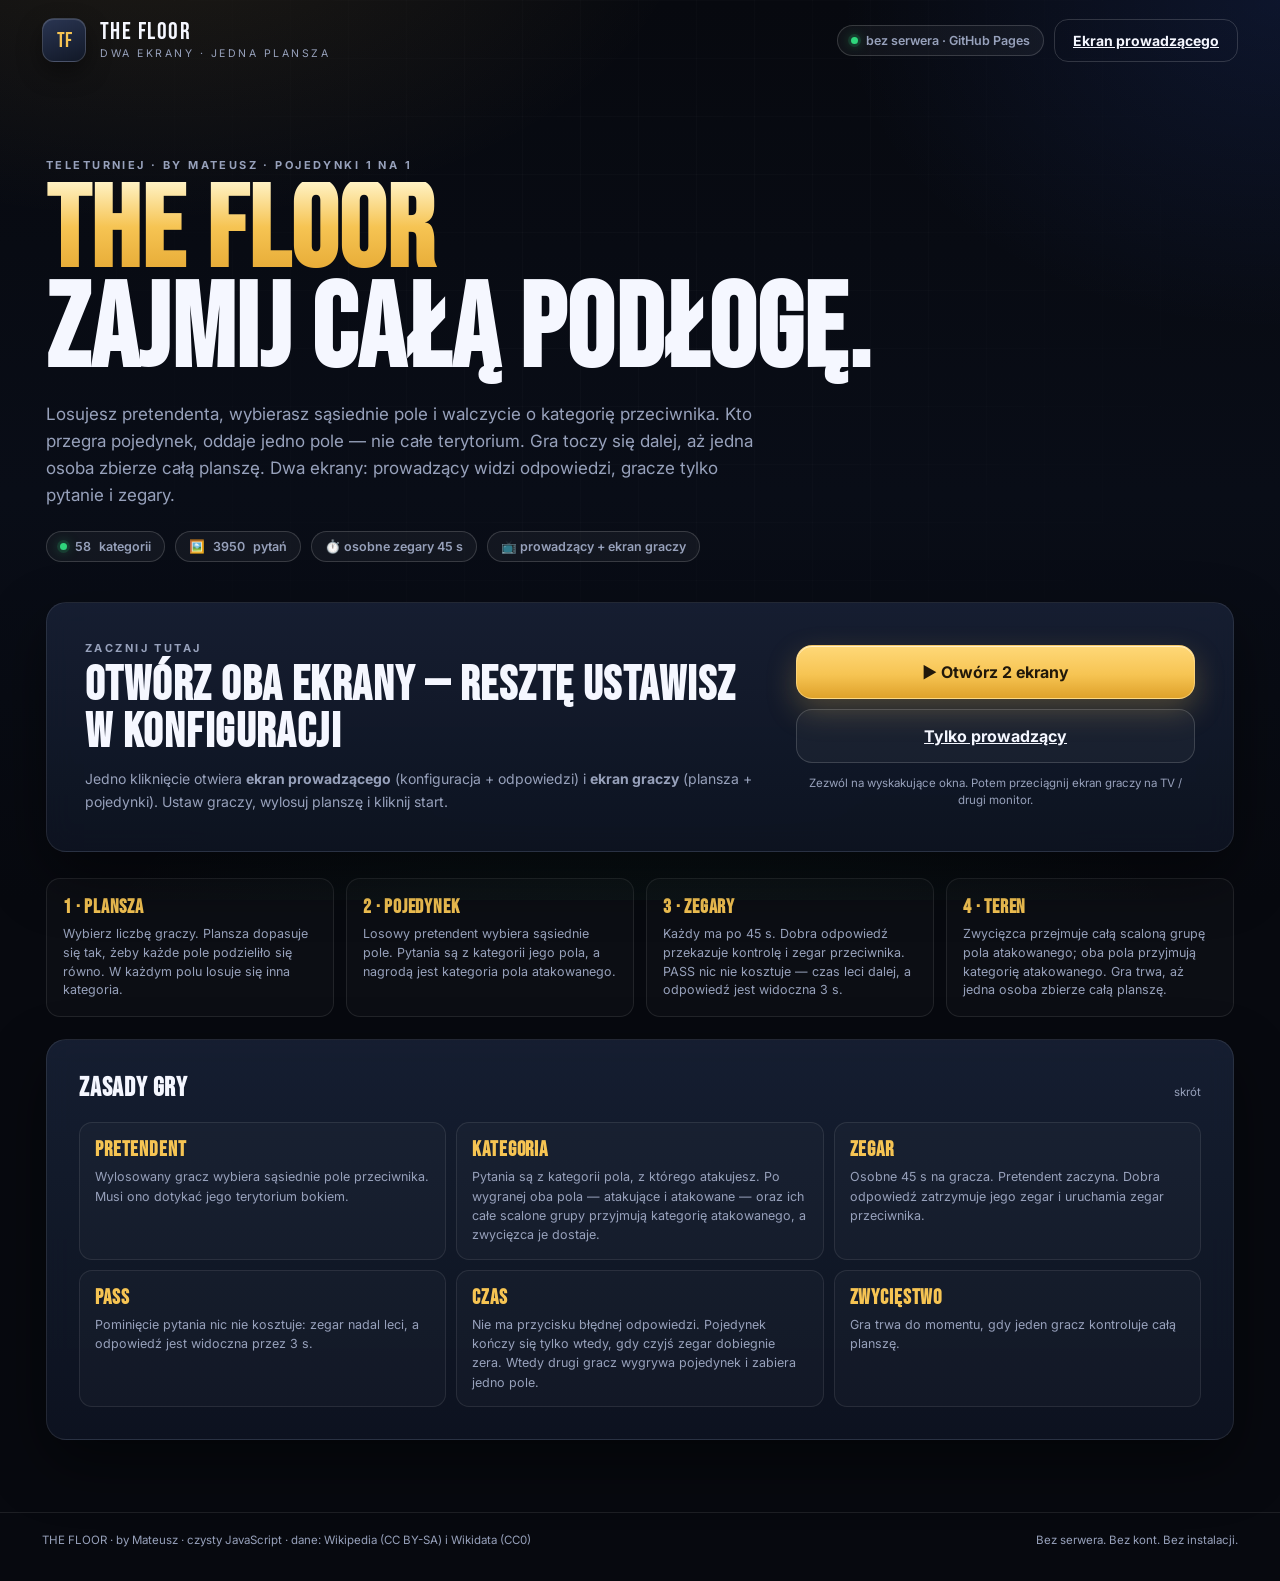
==== commit abe1560c: "Merge branch 'main' of https://github.com/miodeq-ofc/Floor into freebuff/81263346c4fb4aa2ad644483" ====
--- a/index.html
+++ b/index.html
@@ -33,7 +33,7 @@
         <div class="eyebrow">Teleturniej · by Mateusz · pojedynki 1 na 1</div>
         <h1>
           <span class="gold-text">THE FLOOR</span>
-          <span>Zajmij całe piętro.</span>
+          <span>Zajmij całą podłogę.</span>
         </h1>
         <p>
           Losujesz pretendenta, wybierasz sąsiednie pole i walczycie o kategorię przeciwnika.
